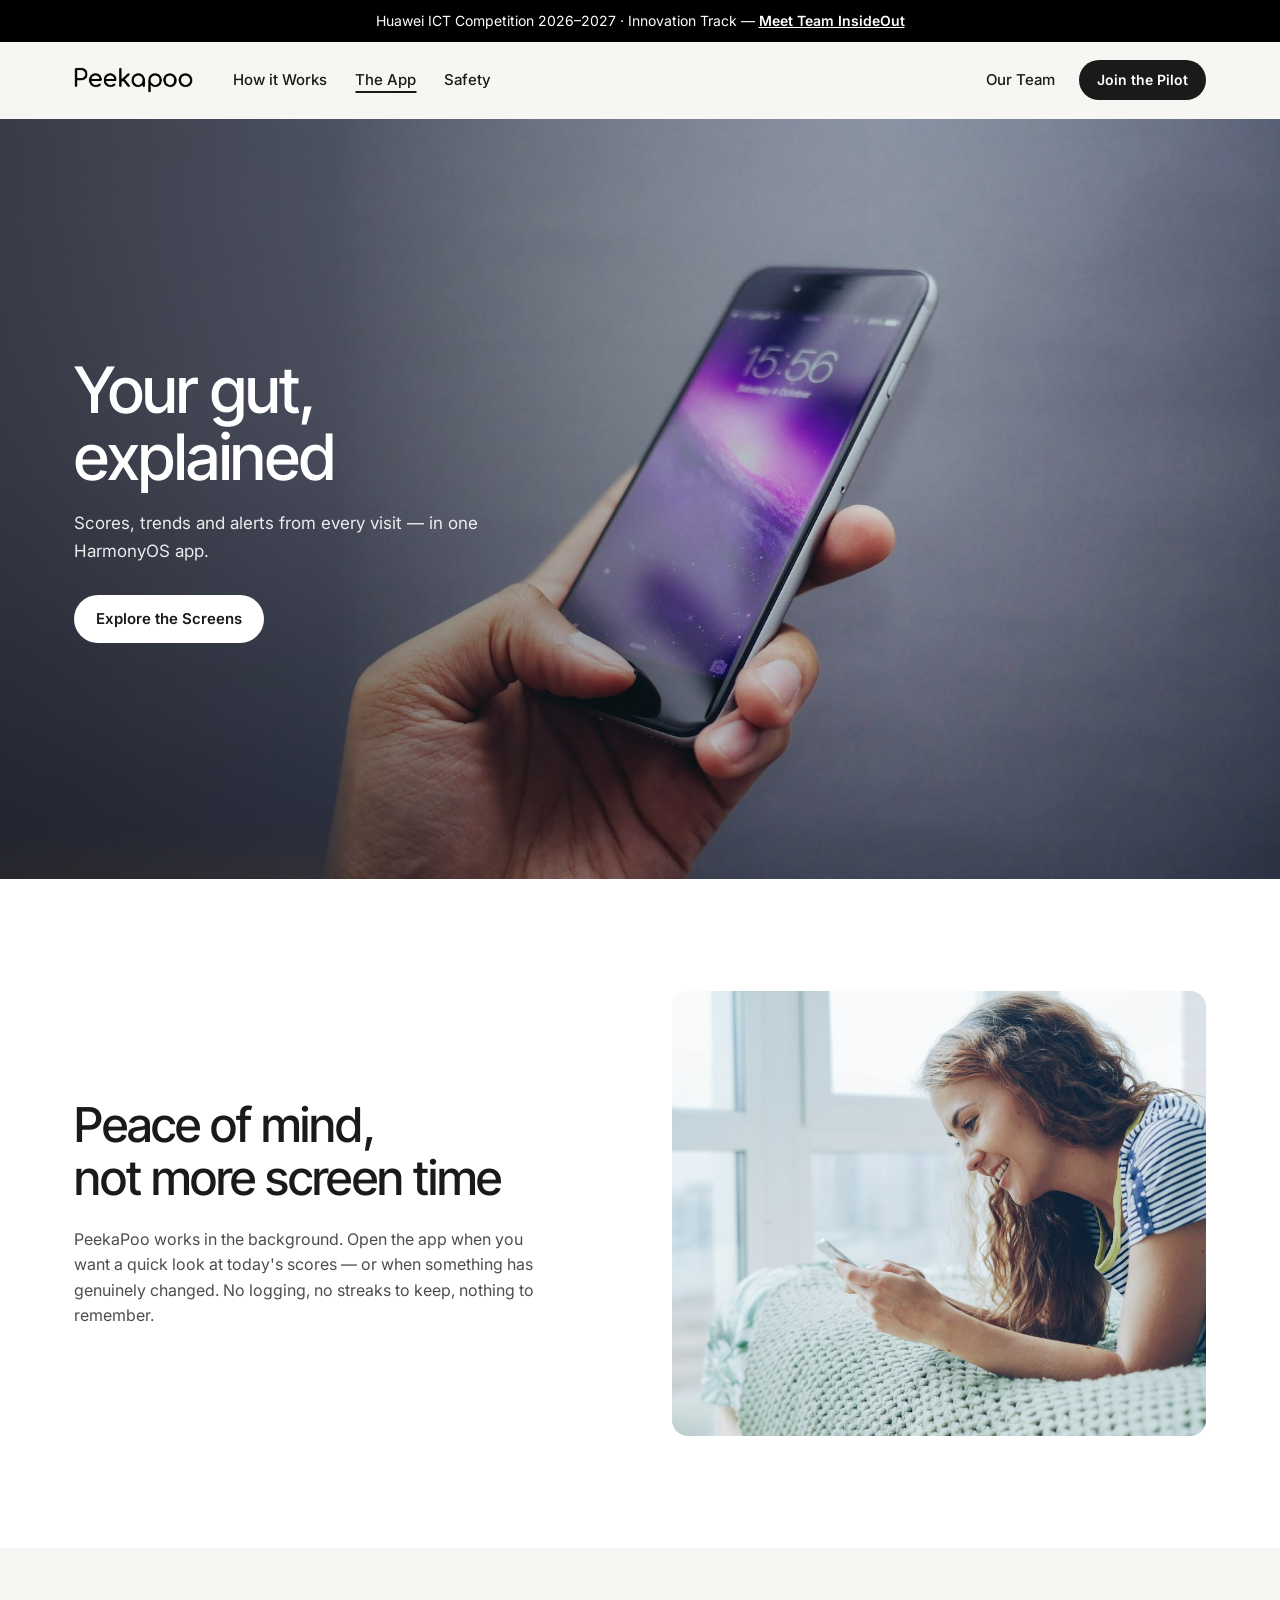
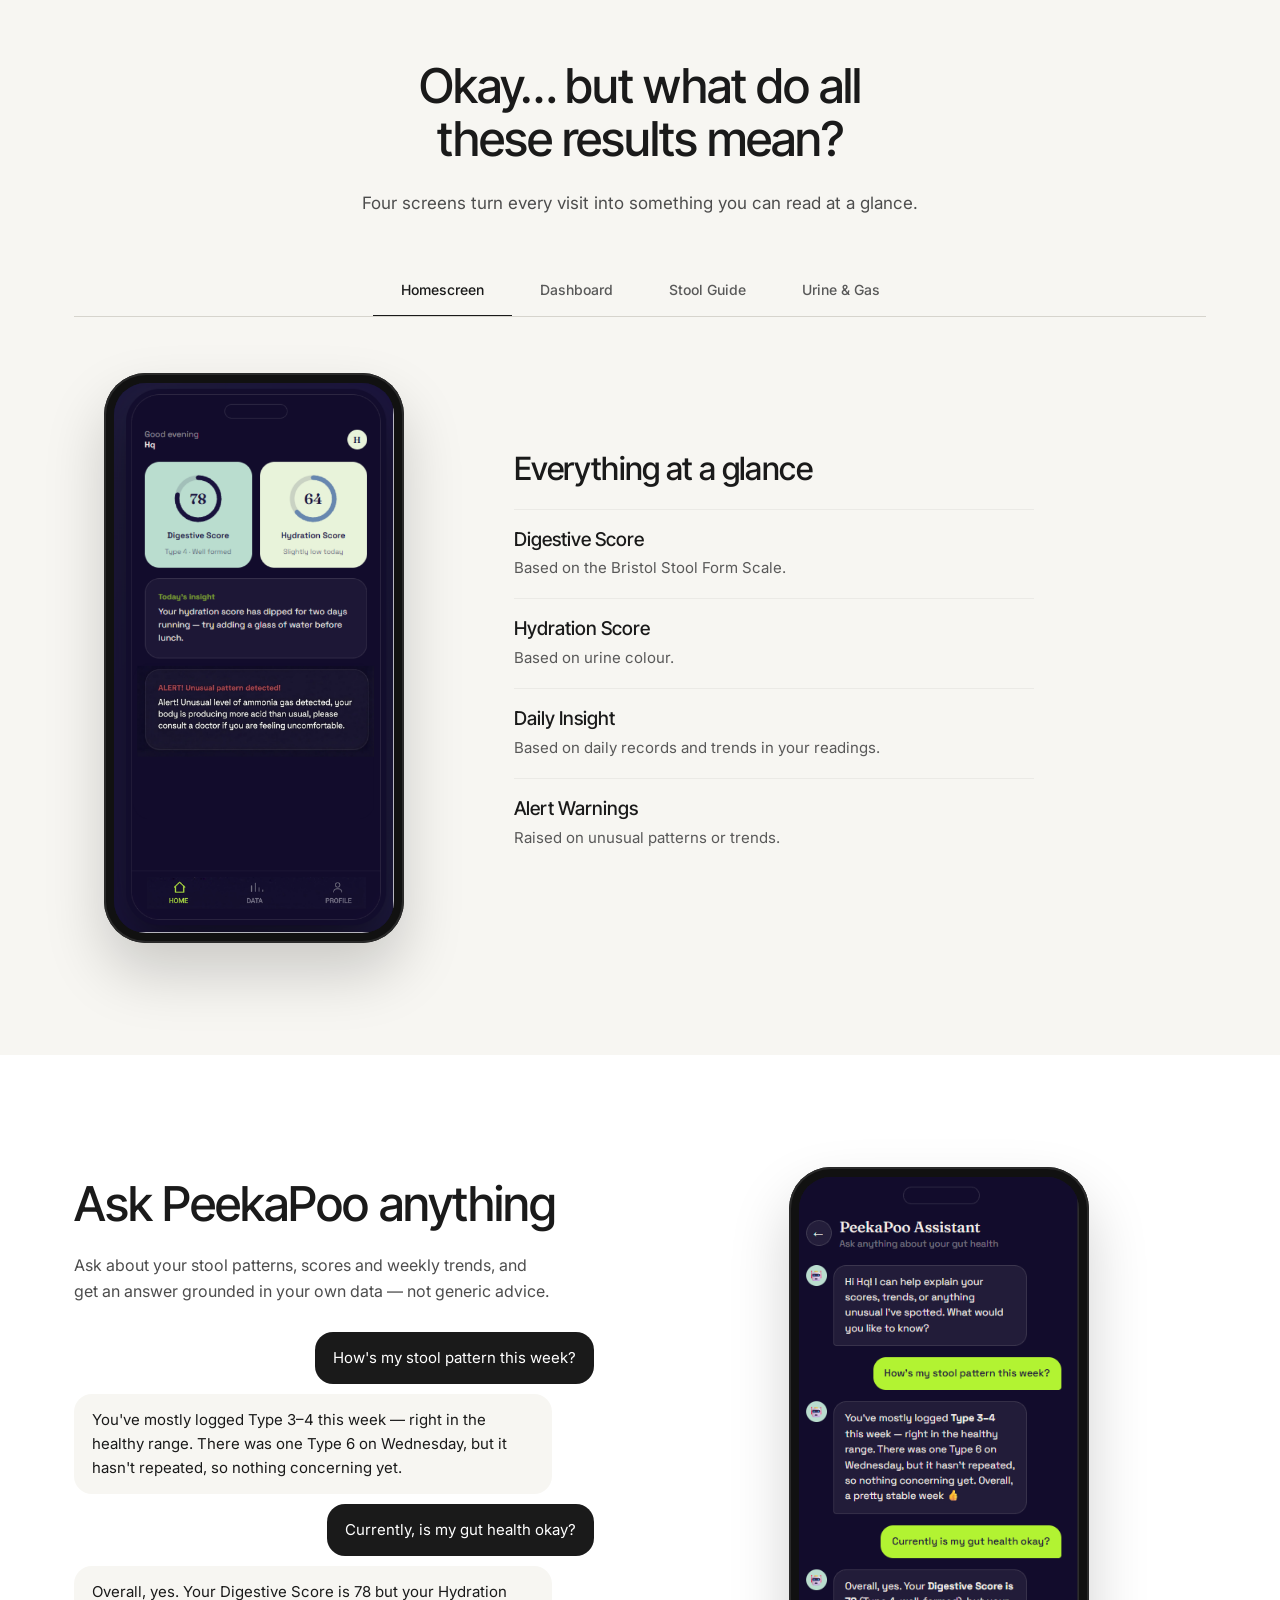
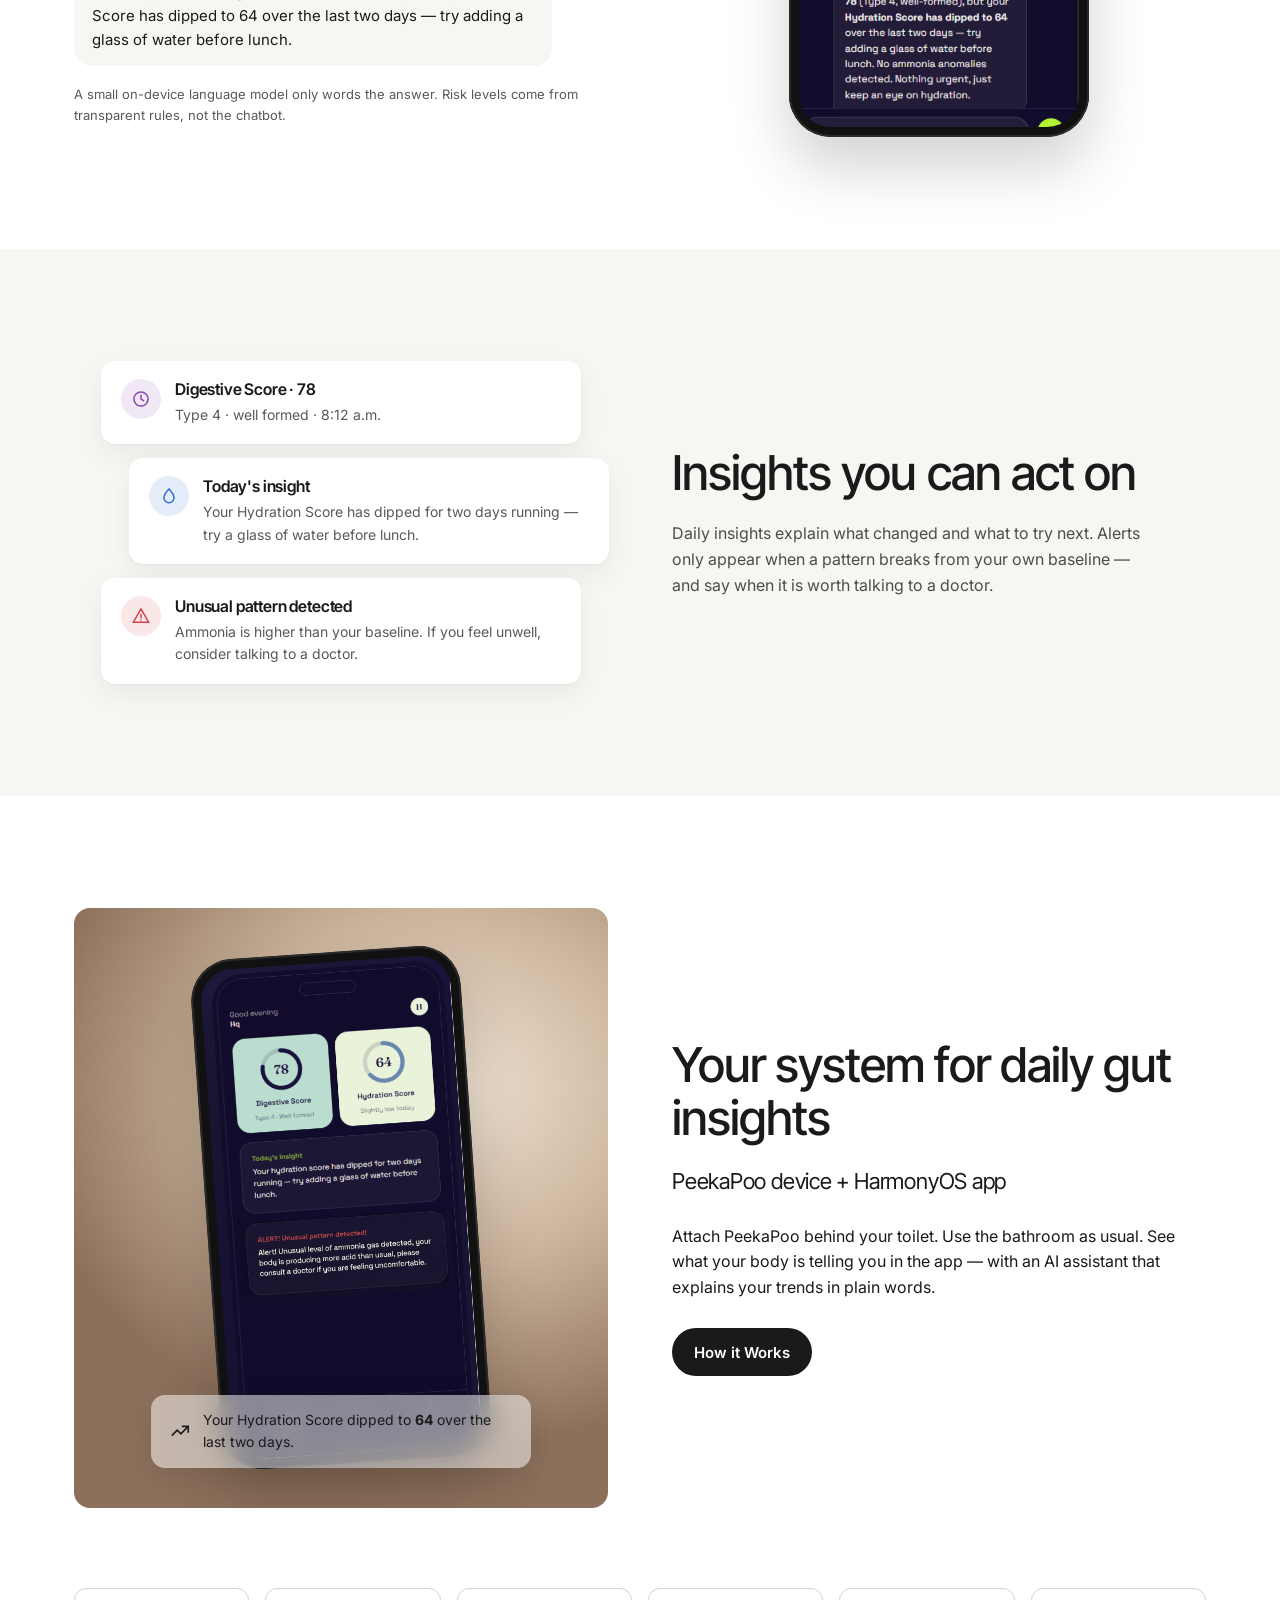
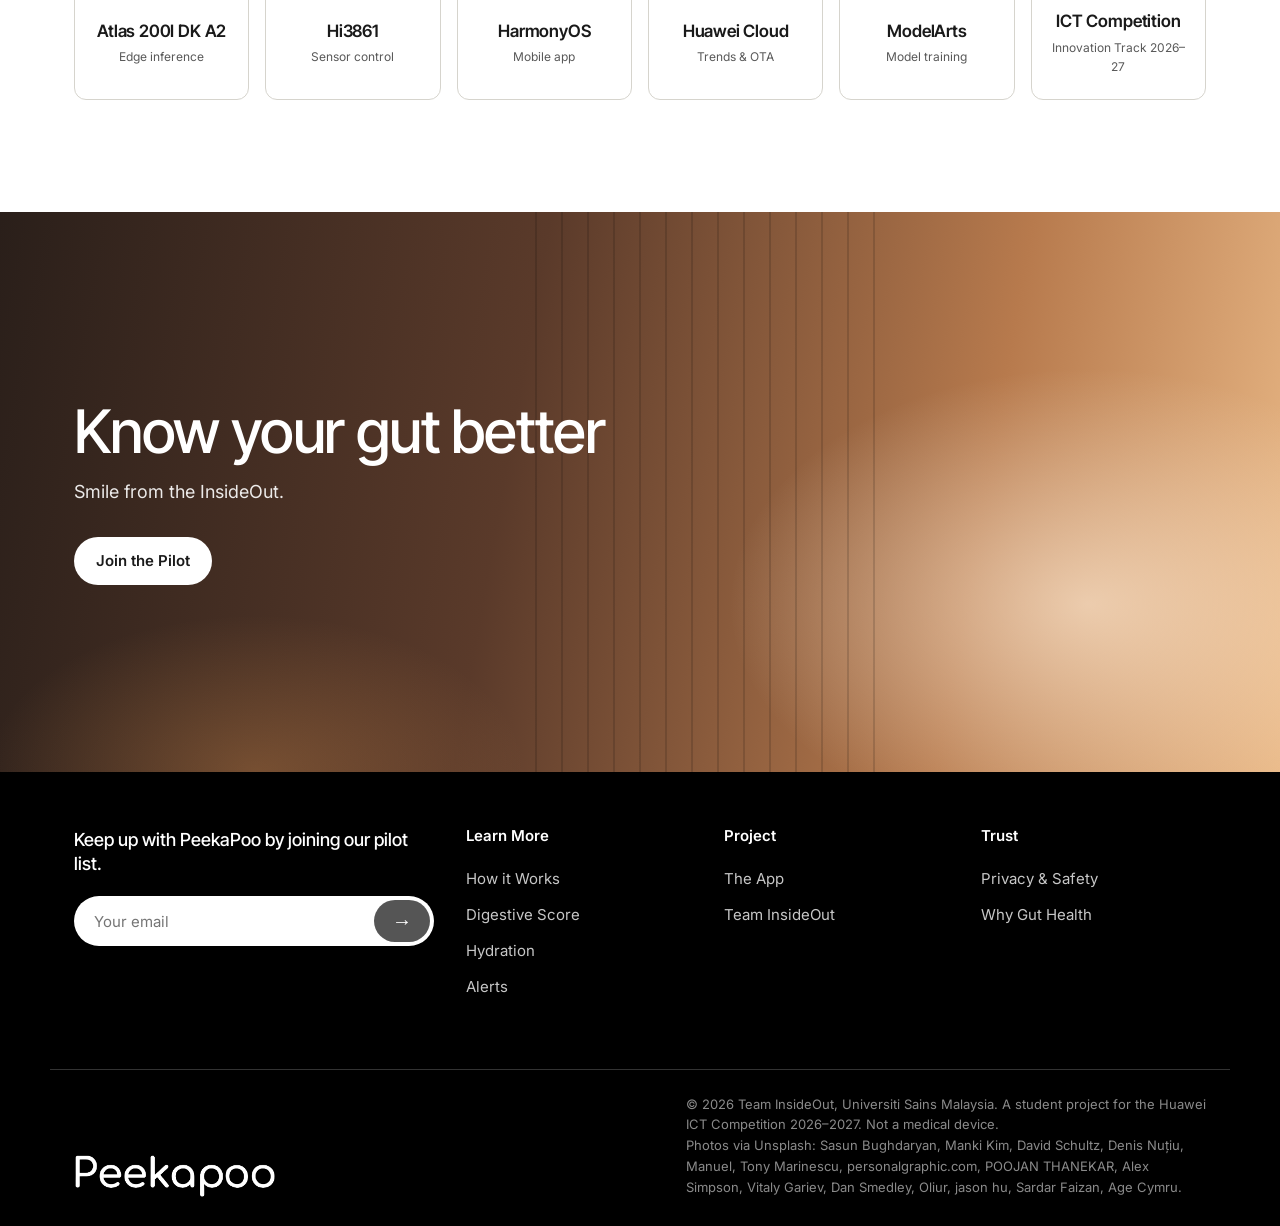
==== app.html @ 0a63be62 "Use Peekapoo wordmark as site logo, with cache-safe fallbacks" ====
<!doctype html>
<html lang="en">
<head>
  <meta charset="utf-8">
  <meta name="viewport" content="width=device-width, initial-scale=1">
  <title>The PeekaPoo App – Gut Health Scores, Insights &amp; AI Assistant</title>
  <meta name="description" content="The PeekaPoo app on HarmonyOS: Digestive and Hydration Scores, daily insights, alerts and an AI assistant that explains your gut health in plain words.">
  <link rel="canonical" href="https://yangye3058845465-sys.github.io/peekapoo-website/app.html">
  <meta name="theme-color" content="#f7f6f2">
  <link rel="icon" href="assets/favicon.svg" type="image/svg+xml">
  <link rel="icon" href="favicon.ico" sizes="32x32">
  <link rel="apple-touch-icon" href="assets/apple-touch-icon.png">
  <meta property="og:type" content="website">
  <meta property="og:site_name" content="PeekaPoo">
  <meta property="og:title" content="The PeekaPoo App – Gut Health Scores, Insights &amp; AI Assistant">
  <meta property="og:description" content="The PeekaPoo app on HarmonyOS: Digestive and Hydration Scores, daily insights, alerts and an AI assistant that explains your gut health in plain words.">
  <meta property="og:url" content="https://yangye3058845465-sys.github.io/peekapoo-website/app.html">
  <meta property="og:image" content="https://yangye3058845465-sys.github.io/peekapoo-website/assets/og-image.jpg">
  <meta property="og:image:width" content="1200">
  <meta property="og:image:height" content="630">
  <meta name="twitter:card" content="summary_large_image">
  <link rel="preconnect" href="https://fonts.googleapis.com">
  <link rel="preconnect" href="https://fonts.gstatic.com" crossorigin>
  <link href="https://fonts.googleapis.com/css2?family=Inter+Tight:wght@400;500;600&family=Inter:wght@400;500;600&display=swap" rel="stylesheet">
  <link rel="stylesheet" href="styles.css?v=32959e70">
  <script>document.documentElement.classList.add("js")</script>
</head>
<body>

<!-- Announcement bar -->
<div class="announce">
  Huawei ICT Competition 2026–2027 · Innovation Track — <a href="index.html#team">Meet Team InsideOut</a>
</div>

<!-- Navigation -->
<header class="nav" id="top">
  <div class="container nav__inner">
    <a class="logo" href="index.html" aria-label="Peekapoo – home">
      <img class="logo__img" src="assets/logo-wordmark.png" alt="Peekapoo" width="119" height="26">
    </a>
    <nav class="nav__links" aria-label="Primary">
      <a href="how-it-works.html">How it Works</a>
      <a href="app.html" aria-current="page">The App</a>
      <a href="safety.html">Safety</a>
    </nav>
    <div class="nav__right">
      <a class="nav__text" href="index.html#team">Our Team</a>
      <a class="btn btn--dark btn--sm" href="#pilot">Join the Pilot</a>
      <button class="nav__burger" aria-label="Open menu" aria-expanded="false"><span></span><span></span></button>
    </div>
  </div>
  <div class="nav__mobile" hidden>
    <a href="how-it-works.html">How it Works</a>
    <a href="app.html" aria-current="page">The App</a>
    <a href="safety.html">Safety</a>
    <a href="index.html#team">Our Team</a>
  </div>
</header>

<main>

  <!-- Photo hero -->
  <section class="photo-hero photo-hero--cool">
    <img class="photo-hero__img" src="assets/app-hero.jpg" alt="Hand holding a smartphone against a grey wall">
    <div class="container photo-hero__content">
      <h1>Your gut, <br>explained</h1>
      <p>Scores, trends and alerts from every visit — in one HarmonyOS app.</p>
      <a class="btn btn--light" href="#screens">Explore the Screens</a>
    </div>
  </section>

  <!-- Peace of mind -->
  <section class="section section--white">
    <div class="container split">
      <div class="reveal">
        <h2>Peace of mind,<br>not more screen time</h2>
        <p class="split__text">PeekaPoo works in the background. Open the app when you want a quick look at today's scores — or when something has genuinely changed. No logging, no streaks to keep, nothing to remember.</p>
      </div>
      <figure class="media-frame reveal">
        <img src="assets/app-life.jpg" alt="Young woman smiling at her phone by a bright window">
      </figure>
    </div>
  </section>

  <!-- Screens -->
  <section class="section section--cream" id="screens">
    <div class="container center-head">
      <h2 class="reveal">Okay… but what do all<br>these results mean?</h2>
      <p class="lead reveal">Four screens turn every visit into something you can read at a glance.</p>
    </div>
    <div class="container showcase showcase--line reveal">
      <div class="showcase__tabs" role="tablist" aria-label="App screens">
        <button role="tab" aria-selected="true" data-tab="home">Homescreen</button>
        <button role="tab" aria-selected="false" data-tab="dash">Dashboard</button>
        <button role="tab" aria-selected="false" data-tab="stool">Stool Guide</button>
        <button role="tab" aria-selected="false" data-tab="signals">Urine &amp; Gas</button>
      </div>
      <div class="showcase__stage">
        <div class="phone">
          <img id="showcase-img" src="assets/app-home.png" alt="PeekaPoo homescreen">
        </div>
        <div class="showcase__panels">
          <div class="showcase__panel is-active" data-panel="home">
            <h3>Everything at a glance</h3>
            <dl>
              <dt>Digestive Score</dt><dd>Based on the Bristol Stool Form Scale.</dd>
              <dt>Hydration Score</dt><dd>Based on urine colour.</dd>
              <dt>Daily Insight</dt><dd>Based on daily records and trends in your readings.</dd>
              <dt>Alert Warnings</dt><dd>Raised on unusual patterns or trends.</dd>
            </dl>
          </div>
          <div class="showcase__panel" data-panel="dash">
            <h3>Your gut health index</h3>
            <dl>
              <dt>Bristol Type Chart</dt><dd>Visualises your bowel pattern over time.</dd>
              <dt>Category View</dt><dd>Track stool colour, consistency and shape patterns.</dd>
              <dt>Bristol Stool Icons</dt><dd>Tap any type to learn what it means.</dd>
            </dl>
          </div>
          <div class="showcase__panel" data-panel="stool">
            <h3>Learn every type</h3>
            <p>Each stool type opens a plain-language card: what it represents, possible causes, and what you can do about it — from hydration to a bland diet for a day or two.</p>
          </div>
          <div class="showcase__panel" data-panel="signals">
            <h3>Urine &amp; gas signals</h3>
            <p>Urine colour distribution for the month, plus ammonia and VOC levels from the gas array over the past seven days — tracked alongside each other so a single spike is never read in isolation.</p>
          </div>
        </div>
      </div>
    </div>
  </section>

  <!-- AI assistant -->
  <section class="section section--white" id="assistant">
    <div class="container split">
      <div class="reveal">
        <h2>Ask PeekaPoo anything</h2>
        <p class="split__text">Ask about your stool patterns, scores and weekly trends, and get an answer grounded in your own data — not generic advice.</p>
        <div class="chat chat--wide">
          <p class="chat__q">How's my stool pattern this week?</p>
          <p class="chat__a">You've mostly logged Type 3–4 this week — right in the healthy range. There was one Type 6 on Wednesday, but it hasn't repeated, so nothing concerning yet.</p>
          <p class="chat__q">Currently, is my gut health okay?</p>
          <p class="chat__a">Overall, yes. Your Digestive Score is 78 but your Hydration Score has dipped to 64 over the last two days — try adding a glass of water before lunch.</p>
        </div>
        <p class="fine">A small on-device language model only words the answer. Risk levels come from transparent rules, not the chatbot.</p>
      </div>
      <div class="dots-visual reveal">
        <div class="phone">
          <img src="assets/app-chat.png" alt="PeekaPoo assistant chat screen" loading="lazy">
        </div>
      </div>
    </div>
  </section>

  <!-- Insight cards -->
  <section class="section section--cream">
    <div class="container split">
      <ul class="insight-stack reveal" aria-label="Example notifications">
        <li class="insight">
          <span class="insight__icon insight__icon--gut" aria-hidden="true">
            <svg viewBox="0 0 24 24" fill="none" stroke="currentColor" stroke-width="1.8"><circle cx="12" cy="12" r="8.5"/><path d="M12 7.5V12l3 2" stroke-linecap="round"/></svg>
          </span>
          <div>
            <p class="insight__title">Digestive Score · 78</p>
            <p class="insight__meta">Type 4 · well formed · 8:12 a.m.</p>
          </div>
        </li>
        <li class="insight">
          <span class="insight__icon insight__icon--hydra" aria-hidden="true">
            <svg viewBox="0 0 24 24" fill="none" stroke="currentColor" stroke-width="1.8"><path d="M12 3.5s6 6.4 6 10.5a6 6 0 0 1-12 0c0-4.1 6-10.5 6-10.5Z"/></svg>
          </span>
          <div>
            <p class="insight__title">Today's insight</p>
            <p class="insight__meta">Your Hydration Score has dipped for two days running — try a glass of water before lunch.</p>
          </div>
        </li>
        <li class="insight">
          <span class="insight__icon insight__icon--alert" aria-hidden="true">
            <svg viewBox="0 0 24 24" fill="none" stroke="currentColor" stroke-width="1.8"><path d="M12 3.5 2.8 19.5h18.4L12 3.5Z"/><path d="M12 10v4M12 16.8v.2" stroke-linecap="round"/></svg>
          </span>
          <div>
            <p class="insight__title">Unusual pattern detected</p>
            <p class="insight__meta">Ammonia is higher than your baseline. If you feel unwell, consider talking to a doctor.</p>
          </div>
        </li>
      </ul>
      <div class="reveal">
        <h2>Insights you can act on</h2>
        <p class="split__text">Daily insights explain what changed and what to try next. Alerts only appear when a pattern breaks from your own baseline — and say when it is worth talking to a doctor.</p>
      </div>
    </div>
  </section>

  <!-- System -->
  <section class="section section--white" id="system">
    <div class="container split">
      <div class="system-visual reveal">
        <div class="phone phone--tilt">
          <img src="assets/app-home.png" alt="PeekaPoo app home screen with Digestive Score 78 and Hydration Score 64" loading="lazy">
        </div>
        <div class="float-chip">
          <svg viewBox="0 0 24 24" fill="none" stroke="currentColor" stroke-width="1.8"><path d="M3 17l6-6 4 4 8-8"/><path d="M14 7h7v7"/></svg>
          <span>Your Hydration Score dipped to <b>64</b> over the last two days.</span>
        </div>
      </div>
      <div class="reveal">
        <h2>Your system for daily gut insights</h2>
        <p class="subhead">PeekaPoo device + HarmonyOS app</p>
        <p>Attach PeekaPoo behind your toilet. Use the bathroom as usual. See what your body is telling you in the app — with an AI assistant that explains your trends in plain words.</p>
        <a class="btn btn--dark" href="how-it-works.html">How it Works</a>
      </div>
    </div>
    <div class="container">
      <ul class="badges reveal" aria-label="Built on">
        <li><b>Atlas 200I DK A2</b><span>Edge inference</span></li>
        <li><b>Hi3861</b><span>Sensor control</span></li>
        <li><b>HarmonyOS</b><span>Mobile app</span></li>
        <li><b>Huawei Cloud</b><span>Trends &amp; OTA</span></li>
        <li><b>ModelArts</b><span>Model training</span></li>
        <li><b>ICT Competition</b><span>Innovation Track 2026–27</span></li>
      </ul>
    </div>
  </section>

  <!-- Final CTA -->
  <section class="cta">
    <div class="cta__art" aria-hidden="true"></div>
    <div class="container cta__content">
      <h2>Know your gut better</h2>
      <p>Smile from the InsideOut.</p>
      <a class="btn btn--light" href="#pilot">Join the Pilot</a>
    </div>
  </section>

</main>

<footer class="footer">
  <div class="container footer__grid">
    <div class="footer__signup" id="pilot">
      <p>Keep up with PeekaPoo by joining our pilot list.</p>
      <form class="signup" onsubmit="event.preventDefault(); this.classList.add('is-done');">
        <input type="email" placeholder="Your email" aria-label="Your email" required>
        <button type="submit" aria-label="Submit">→</button>
        <span class="signup__ok">Thanks — we'll be in touch.</span>
      </form>
    </div>
    <div>
      <h4>Learn More</h4>
      <a href="how-it-works.html">How it Works</a><a href="how-it-works.html#scores">Digestive Score</a><a href="how-it-works.html#scores">Hydration</a><a href="how-it-works.html#scores">Alerts</a>
    </div>
    <div>
      <h4>Project</h4>
      <a href="app.html">The App</a><a href="index.html#team">Team InsideOut</a>
    </div>
    <div>
      <h4>Trust</h4>
      <a href="safety.html">Privacy &amp; Safety</a><a href="index.html#why">Why Gut Health</a>
    </div>
  </div>
  <div class="container footer__bottom">
    <a class="logo logo--footer" href="index.html" aria-label="Peekapoo – home"><img class="logo__img" src="assets/logo-wordmark.png" alt="Peekapoo" width="202" height="44"></a>
    <small>© 2026 Team InsideOut, Universiti Sains Malaysia. A student project for the Huawei ICT Competition 2026–2027. Not a medical device.<br>Photos via Unsplash: Sasun Bughdaryan, Manki Kim, David Schultz, Denis Nuțiu, Manuel, Tony Marinescu, personalgraphic.com, POOJAN THANEKAR, Alex Simpson, Vitaly Gariev, Dan Smedley, Oliur, jason hu, Sardar Faizan, Age Cymru.</small>
  </div>
</footer>

<script src="script.js?v=0e0ac335"></script>
</body>
</html>
---- styles.css ----
/* PeekaPoo — visual language modelled on kohlerhealth.com:
   warm off-white surfaces, near-black type, geometric grotesk headings,
   pill buttons, outlined cards, full-bleed product-film hero. */

:root {
  --white: #ffffff;
  --cream: #f7f6f2;
  --stone: #ebeae6;
  --line: #d6d4cd;
  --ink: #1a1a1a;
  --ink-2: #4d4d4d;
  --muted: #595959;

  --gut: #8e44ad;
  --hydra: #2f6fd6;
  --alert: #d2424b;
  --amber: #f97c20;

  --radius: 12px;
  --radius-lg: 16px;
  --container: 1180px;
  --gutter: 24px;

  --font-head: "Inter Tight", "Inter", system-ui, -apple-system, "Segoe UI", sans-serif;
  --font-body: "Inter", system-ui, -apple-system, "Segoe UI", sans-serif;
}

*, *::before, *::after { box-sizing: border-box; }
html { scroll-behavior: smooth; scroll-padding-top: 84px; }
body {
  margin: 0;
  background: var(--white);
  color: var(--ink);
  font: 400 16px/1.6 var(--font-body);
  -webkit-font-smoothing: antialiased;
  overflow-x: hidden;
}
img { max-width: 100%; display: block; }
a { color: inherit; }
h1, h2, h3, h4 { font-family: var(--font-head); font-weight: 500; margin: 0; letter-spacing: -0.02em; color: var(--ink); }
h1 { font-size: clamp(40px, 5.4vw, 64px); line-height: 1.05; }
h2 { font-size: clamp(32px, 3.8vw, 48px); line-height: 1.1; }
.h2--sm { font-size: clamp(26px, 2.6vw, 34px); }
h3 { font-size: 22px; line-height: 1.25; }
p { margin: 0; }

.container { width: 100%; max-width: var(--container); margin: 0 auto; padding: 0 var(--gutter); }
.section { padding: 112px 0; }
.section--white { background: var(--white); }
.section--cream { background: var(--cream); }
.eyebrow { font-size: 14px; font-weight: 500; color: var(--muted); margin-bottom: 16px; }
.lead { max-width: 560px; margin-top: 24px; font-size: 17px; color: var(--ink-2); }
.subhead { font-family: var(--font-head); font-size: 22px; margin: 20px 0 24px; letter-spacing: -0.01em; }
.subhead ~ p + .btn { margin-top: 28px; }
.fine { font-size: 13px; color: var(--muted); margin-top: 18px; }

/* Buttons */
.btn {
  display: inline-flex; align-items: center; justify-content: center;
  height: 48px; padding: 0 22px; border-radius: 999px;
  font: 600 15px/1 var(--font-body); text-decoration: none;
  transition: transform .2s ease, background .2s ease, color .2s ease;
}
.btn:hover { transform: translateY(-1px); }
.btn--sm { height: 40px; padding: 0 18px; font-size: 14px; }
.btn--dark { background: var(--ink); color: var(--white); }
.btn--dark:hover { background: #000; }
.btn--light { background: var(--white); color: var(--ink); }

/* Announcement + nav */
.announce { background: #000; color: #fff; font-size: 14px; text-align: center; padding: 10px 16px; }
.announce a { font-weight: 600; }
.nav { position: sticky; top: 0; z-index: 50; background: rgba(247, 246, 242, .92); backdrop-filter: blur(12px); border-bottom: 1px solid transparent; transition: border-color .2s; }
.nav.is-scrolled { border-bottom-color: var(--stone); }
.nav__inner { display: flex; align-items: center; height: 76px; gap: 40px; }
.logo { display: inline-flex; align-items: center; text-decoration: none; flex: none; }
.logo__img { display: block; width: auto; height: 26px; }
.logo:focus-visible { outline: 2px solid var(--ink); outline-offset: 4px; border-radius: 4px; }
/* Text-logo rules kept so a browser still holding an older cached page renders it cleanly */
.logo__bold { font: 600 22px/1 var(--font-head); letter-spacing: -0.03em; }
.logo__light { font: 400 22px/1 var(--font-head); }
.logo__bold::after { content: "."; }
.nav__links { display: flex; gap: 28px; }
.nav__links a, .nav__text { font-size: 15px; font-weight: 500; text-decoration: none; }
.nav__links a:hover, .nav__text:hover { text-decoration: underline; text-underline-offset: 4px; }
.nav__right { margin-left: auto; display: flex; align-items: center; gap: 24px; }
.nav__burger { display: none; width: 40px; height: 40px; border: 0; background: none; padding: 10px 8px; cursor: pointer; }
.nav__burger span { display: block; height: 2px; background: var(--ink); margin: 5px 0; transition: transform .2s; }
.nav__burger[aria-expanded="true"] span:first-child { transform: translateY(3.5px) rotate(45deg); }
.nav__burger[aria-expanded="true"] span:last-child { transform: translateY(-3.5px) rotate(-45deg); }
.nav__mobile { display: flex; flex-direction: column; padding: 8px var(--gutter) 20px; border-top: 1px solid var(--stone); }
.nav__mobile[hidden] { display: none; }
.nav__mobile a { padding: 12px 0; font-size: 18px; font-family: var(--font-head); text-decoration: none; border-bottom: 1px solid var(--stone); }

/* Hero — product film behind a warm veil */
.hero { position: relative; min-height: 600px; height: calc(100svh - 116px); max-height: 760px; display: flex; align-items: center; overflow: hidden; background: #f1eee8; }
.hero__video { position: absolute; top: 0; right: 0; bottom: 0; left: 27%; width: 73%; height: 100%; object-fit: cover; object-position: 50% 50%; }
.hero__veil { position: absolute; inset: 0; background: linear-gradient(90deg, #f1eee8 0%, #f1eee8 27%, rgba(241, 238, 232, .6) 37%, rgba(241, 238, 232, 0) 48%); }
.hero__toggle { position: absolute; right: 24px; bottom: 24px; z-index: 2; display: grid; place-items: center; width: 40px; height: 40px; border: 0; border-radius: 50%; cursor: pointer; color: var(--ink);
  background: rgba(255, 255, 255, .7); backdrop-filter: blur(10px); -webkit-backdrop-filter: blur(10px); transition: background .2s; }
.hero__toggle:hover { background: #fff; }
.hero__toggle:focus-visible { outline: 2px solid var(--ink); outline-offset: 3px; }
.hero__toggle svg { width: 18px; height: 18px; fill: currentColor; }
.hero__icon-play, .hero__toggle[aria-pressed="true"] .hero__icon-pause { display: none; }
.hero__toggle[aria-pressed="true"] .hero__icon-play { display: block; }
.hero__content { position: relative; z-index: 1; }
.hero__content h1 { max-width: 620px; }
.hero__content p { max-width: 460px; margin: 22px 0 30px; font-size: 17px; color: var(--ink-2); }

/* Metric cards (ring) */
.cards3 { display: grid; grid-template-columns: repeat(3, 1fr); gap: 24px; margin-top: 56px; }
.metric-card { position: relative; border-radius: var(--radius-lg); overflow: hidden; min-height: 520px; display: flex; flex-direction: column; color: var(--ink); }
.metric-card__media { flex: 1; display: grid; place-items: center; padding: 40px 0 120px; }
.metric-card--gut   { background: radial-gradient(90% 70% at 30% 20%, #e8c39c, #b98157 45%, #5e4031); }
.metric-card--hydra { background: radial-gradient(90% 70% at 70% 20%, #e7ecef, #a9b8c4 45%, #4d5b66); }
.metric-card--alert { background: radial-gradient(90% 70% at 50% 15%, #f4ece4, #d9cbbd 50%, #8b7b6d); }
.metric-card__photo { position: absolute; inset: 0; width: 100%; height: 100%; object-fit: cover; }
.metric-card--gut .metric-card__photo { object-position: 42% 50%; }
.metric-card--hydra .metric-card__photo { object-position: 52% 50%; }
.metric-card--alert .metric-card__photo { object-position: 50% 30%; }
.metric-card__body { position: absolute; left: 0; right: 0; bottom: 0; padding: 22px 22px 26px; background: rgba(247, 246, 242, .62); backdrop-filter: blur(18px) saturate(1.2); -webkit-backdrop-filter: blur(18px) saturate(1.2); }
.metric-card__body h3 { font-size: 26px; margin-bottom: 10px; }
.metric-card__body p { font-size: 14px; color: #2b2b2b; }

.ring { --p: 0; position: relative; width: 190px; height: 190px; }
.ring > svg { width: 100%; height: 100%; transform: rotate(-90deg); }
.ring::before { content: ""; position: absolute; inset: 8px; border-radius: 50%; background: rgba(255, 255, 255, .22); backdrop-filter: blur(6px); -webkit-backdrop-filter: blur(6px); }
.ring__track { fill: none; stroke: rgba(255, 255, 255, .85); stroke-width: 5; }
.ring__bar { fill: none; stroke: var(--ring); stroke-width: 5; stroke-linecap: round; stroke-dasharray: 326.7; stroke-dashoffset: calc(326.7 * (1 - var(--p))); transition: stroke-dashoffset 1.6s cubic-bezier(.2, .7, .2, 1); }
.ring__label { position: absolute; inset: 0; display: flex; align-items: baseline; justify-content: center; padding-top: 62px; font-family: var(--font-head); color: var(--ink); }
.ring__num { font-size: 56px; font-weight: 500; line-height: 1; letter-spacing: -0.03em; }
.ring__label small { font-size: 15px; margin-left: 2px; color: var(--ink-2); }
.ring--icon .ring__label { align-items: center; padding: 0; color: var(--ring); }
.ring--icon::before { background: rgba(255, 255, 255, .5); }
.ring__glyph { width: 64px; height: 64px; }

.split { display: grid; grid-template-columns: 1fr 1fr; gap: 64px; align-items: center; }

/* How it works — accordion on the left, photo stage on the right (as on the reference's How it Works page) */
.how__grid { display: grid; grid-template-columns: 1fr 1.08fr; gap: 72px; align-items: start; margin-top: 56px; }
.how__list { grid-column: 1; grid-row: 1; list-style: none; margin: 0; padding: 0; border-top: 1px solid var(--line); }
.how__media { grid-column: 2; grid-row: 1; position: relative; aspect-ratio: 4 / 5; max-height: 640px; width: 100%; border-radius: var(--radius-lg); overflow: hidden; background: var(--stone); }
.how__photo { position: absolute; inset: 0; margin: 0; opacity: 0; transition: opacity .7s ease; }
.how__photo img { width: 100%; height: 100%; object-fit: cover; transform: scale(1.04); transition: transform 7s ease-out; }
.how__photo.is-active { opacity: 1; }
.how__photo.is-active img { transform: scale(1); }
.how__photo--light { background: #fff; }
.how__photo[data-step="1"] img { object-position: 30% 50%; }
.how__photo--light img { object-fit: contain; object-position: 50% 100%; padding-top: 24px; }
.how__chip { position: absolute; left: 20px; right: 20px; bottom: 20px; padding: 14px 18px; border-radius: 14px; font-size: 14px; color: var(--ink);
  background: rgba(247, 246, 242, .62); backdrop-filter: blur(16px) saturate(1.2); -webkit-backdrop-filter: blur(16px) saturate(1.2); box-shadow: 0 10px 30px rgba(0, 0, 0, .08); }
.how__chip b { font-weight: 600; }

.how__item { position: relative; border-bottom: 1px solid var(--line); }
.how__head { display: flex; align-items: baseline; gap: 18px; width: 100%; padding: 22px 0; border: 0; background: none; cursor: pointer; text-align: left;
  font: 500 clamp(24px, 2.4vw, 30px)/1.15 var(--font-head); letter-spacing: -0.02em; color: #9b988f; transition: color .25s; }
.how__head:hover, .how__item.is-active .how__head { color: var(--ink); }
.how__head:focus-visible { outline: 2px solid var(--ink); outline-offset: 4px; border-radius: 4px; }
.how__n { flex: none; width: 26px; font: 500 13px/1 var(--font-body); letter-spacing: 0; color: var(--muted); }
.how__bar { position: absolute; left: 0; right: 0; bottom: -1px; height: 2px; overflow: hidden; }
.how__bar i { display: block; height: 100%; background: var(--ink); transform: scaleX(0); transform-origin: left; }
.how__item.is-active .how__bar i { animation: howbar 7s linear forwards; }
.how.is-paused .how__bar i { animation-play-state: paused; }
@keyframes howbar { to { transform: scaleX(1); } }
.how__body { display: grid; grid-template-rows: 0fr; transition: grid-template-rows .45s ease; }
.how__item.is-active .how__body { grid-template-rows: 1fr; }
.how__inner { min-height: 0; overflow: hidden; padding-left: 44px; }
.how__inner p { color: var(--ink-2); font-size: 16px; }
.how__tags { list-style: none; display: flex; flex-wrap: wrap; gap: 8px; margin: 18px 0 26px; padding: 0; }
.how__tags li { padding: 6px 12px; border: 1px solid #b9b6ae; border-radius: 999px; font-size: 13px; font-weight: 500; }

/* Two white sections in a row get a hairline */
.section--white + .section--white { border-top: 1px solid var(--stone); }

/* Phone mockups */
.phone { width: 300px; max-width: 100%; padding: 10px; border-radius: 42px; background: #111; box-shadow: 0 30px 60px rgba(0, 0, 0, .18), inset 0 0 0 2px #2a2a2a; }
.phone img { width: 100%; aspect-ratio: 449 / 882; object-fit: cover; object-position: top; border-radius: 32px; background: #14122b; }

.system-visual { position: relative; display: grid; place-items: center; min-height: 600px; border-radius: var(--radius-lg); overflow: hidden;
  background: radial-gradient(80% 60% at 70% 30%, #efe2d3, #cbb39b 50%, #8c705b); }
.phone--tilt { width: 270px; transform: rotate(-4deg); }
.float-chip { position: absolute; left: 50%; bottom: 40px; transform: translateX(-50%); display: flex; gap: 12px; align-items: center; width: min(86%, 380px); padding: 14px 18px; border-radius: 14px;
  background: rgba(255, 255, 255, .5); backdrop-filter: blur(14px); -webkit-backdrop-filter: blur(14px); font-size: 14px; color: var(--ink); box-shadow: 0 10px 30px rgba(0, 0, 0, .1); }
.float-chip svg { flex: none; width: 22px; height: 22px; }

.badges { list-style: none; padding: 0; margin: 80px 0 0; display: grid; grid-template-columns: repeat(6, 1fr); gap: 16px; }
.badges li { display: flex; flex-direction: column; align-items: center; justify-content: center; text-align: center; min-height: 112px; padding: 16px; border: 1px solid var(--line); border-radius: var(--radius); background: var(--white); }
.badges b { font: 600 17px/1.2 var(--font-head); letter-spacing: -0.01em; }
.badges span { font-size: 12px; color: var(--muted); margin-top: 6px; }

/* App showcase */
.showcase { margin-top: 48px; }
.showcase__tabs { display: flex; flex-wrap: wrap; gap: 8px; padding-bottom: 32px; border-bottom: 1px solid var(--stone); }
.showcase__tabs button { height: 40px; padding: 0 18px; border-radius: 999px; border: 1px solid var(--line); background: var(--white); font: 500 14px/1 var(--font-body); color: var(--ink); cursor: pointer; transition: all .2s; }
.showcase__tabs button:hover { border-color: var(--ink); }
.showcase__tabs button[aria-selected="true"] { background: var(--ink); border-color: var(--ink); color: #fff; }
.showcase__stage { display: grid; grid-template-columns: 360px 1fr; gap: 80px; align-items: center; padding-top: 56px; }
.showcase__stage .phone { justify-self: center; }
.showcase__stage .phone img { transition: opacity .25s ease; }
.showcase__stage .phone img.is-fading { opacity: 0; }
.showcase__panel { display: none; max-width: 520px; }
.showcase__panel.is-active { display: block; animation: fadeUp .45s ease both; }
.showcase__panel h3 { font-size: 32px; margin-bottom: 20px; }
.showcase__panel > p { color: var(--ink-2); font-size: 17px; }
.showcase__panel dl { margin: 0; }
.showcase__panel dt { font: 500 19px/1.3 var(--font-head); padding-top: 18px; border-top: 1px solid var(--stone); }
.showcase__panel dd { margin: 4px 0 18px; color: var(--muted); font-size: 15px; }
.chat { margin-top: 24px; display: grid; gap: 10px; }
.chat p { padding: 14px 18px; border-radius: 18px; font-size: 15px; max-width: 92%; }
.chat__q { justify-self: end; background: var(--ink); color: #fff; border-bottom-right-radius: 4px; }
.chat__a { background: var(--white); border-bottom-left-radius: 4px; }
@keyframes fadeUp { from { opacity: 0; transform: translateY(10px); } to { opacity: 1; transform: none; } }

/* Safety */
.safety { display: grid; grid-template-columns: 1fr 1.1fr 1fr; gap: 32px; align-items: center; margin-top: 56px; }
.safety__col { border: 1px solid var(--line); border-radius: var(--radius-lg); padding: 32px 28px; }
.safety__col h3 { font-size: 26px; margin-bottom: 18px; }
.safety__img { margin: 0; border-radius: var(--radius-lg); overflow: hidden; background: var(--cream); }
.safety__img img { width: 100%; aspect-ratio: 1; object-fit: cover; }
.ticks { list-style: none; padding: 0; margin: 0; }
.ticks li { position: relative; padding: 14px 0 14px 32px; border-top: 1px solid var(--stone); font-size: 15px; }
.ticks li::before { content: ""; position: absolute; left: 4px; top: 19px; width: 12px; height: 7px; border-left: 2px solid var(--ink); border-bottom: 2px solid var(--ink); transform: rotate(-45deg); }

/* Stats (outlined cards, as on the reference) */
.stats { display: grid; grid-template-columns: repeat(4, 1fr); gap: 20px; margin-top: 56px; }
.stat { border: 1px solid #8d8b85; border-radius: var(--radius-lg); background: var(--cream); overflow: hidden; display: flex; flex-direction: column; }
.stat__top { padding: 64px 22px 20px; border-bottom: 1px solid #8d8b85; }
.stat__top b { display: block; font: 500 clamp(30px, 3vw, 42px)/1.05 var(--font-head); letter-spacing: -0.03em; }
.stat__top span { display: block; margin-top: 16px; font: 500 20px/1.2 var(--font-head); }
.stat p { padding: 20px 22px 28px; font-size: 14px; color: var(--ink-2); }

/* Who it's for — photo-led persona cards */
.split--bottom { align-items: end; }
.split--bottom .lead { margin-top: 0; }
.personas { display: grid; grid-template-columns: repeat(3, 1fr); gap: 28px; margin-top: 56px; }
.persona__media { position: relative; margin: 0; aspect-ratio: 4 / 3.3; border-radius: var(--radius-lg); overflow: hidden; background: var(--stone); }
.persona__media img { width: 100%; height: 100%; object-fit: cover; transition: transform .8s ease; }
.persona:hover .persona__media img { transform: scale(1.04); }
.persona__tag { position: absolute; left: 14px; top: 14px; padding: 7px 12px; border-radius: 999px; font: 600 11px/1 var(--font-body); letter-spacing: .06em; text-transform: uppercase; color: var(--ink);
  background: rgba(255, 255, 255, .72); backdrop-filter: blur(10px); -webkit-backdrop-filter: blur(10px); }
.persona h3 { margin-top: 22px; font-size: 24px; }
.persona__line { margin-top: 8px; font-size: 15px; color: var(--ink-2); }
.persona__jobs { list-style: none; display: flex; flex-wrap: wrap; gap: 8px; margin: 18px 0 0; padding: 0; }
.persona__jobs li { padding: 7px 12px; border-radius: 999px; background: var(--cream); font-size: 13px; font-weight: 500; }
.common { display: grid; grid-template-columns: 1fr 1fr; margin-top: 72px; border-top: 1px solid var(--line); border-bottom: 1px solid var(--line); }
.common__item { display: flex; gap: 18px; align-items: flex-start; padding: 30px 32px 30px 0; }
.common__item + .common__item { padding-left: 32px; border-left: 1px solid var(--line); }
.common__icon { flex: none; display: grid; place-items: center; width: 44px; height: 44px; border-radius: 50%; background: var(--ink); color: #fff; }
.common__icon svg { width: 22px; height: 22px; }
.common h3 { font-size: 19px; }
.common p { margin-top: 4px; font-size: 15px; color: var(--muted); }

/* Quotes band (reference: "in the headlines") */
.quotes { border-top: 1px solid var(--ink); border-bottom: 1px solid var(--ink); background: var(--white); }
.quotes__title { text-align: center; font-size: 14px; padding: 14px 0; border-bottom: 1px solid var(--ink); }
.quotes__track { display: flex; overflow-x: auto; scroll-snap-type: x mandatory; scrollbar-width: none; }
.quotes__track::-webkit-scrollbar { display: none; }
.quotes__track figure { flex: 0 0 280px; scroll-snap-align: start; margin: 0; padding: 22px 20px; display: flex; flex-direction: column; justify-content: space-between; min-height: 200px; border-right: 1px solid var(--ink); }
.quotes__track blockquote { margin: 0; font-size: 15px; line-height: 1.45; }
.quotes__track figcaption { margin-top: 28px; font: 600 17px/1.25 var(--font-head); letter-spacing: -0.01em; }
.quotes__nav { display: flex; justify-content: center; align-items: center; gap: 24px; padding: 10px 0; border-top: 1px solid var(--ink); }
.quotes__btn { border: 0; background: none; font-size: 26px; line-height: 1; cursor: pointer; padding: 2px 10px; color: var(--ink); }
.quotes__dots { display: flex; gap: 6px; }
.quotes__dots i { width: 6px; height: 6px; border-radius: 50%; background: var(--line); }
.quotes__dots i.is-on { background: var(--ink); }

/* Seal */
.seal { display: grid; place-items: center; color: #2b4a8b; }
.seal svg { width: min(260px, 70%); height: auto; }
.seal + div p { margin-top: 18px; color: var(--ink-2); font-size: 17px; }

/* Team */
.team-photo { margin: 0; border-radius: var(--radius-lg); overflow: hidden; background: var(--cream); }
.team-photo img { width: 100%; }
#team .split p:not(.eyebrow) { margin-top: 20px; color: var(--ink-2); font-size: 17px; }

/* Final CTA */
.cta { position: relative; min-height: 560px; display: flex; align-items: center; overflow: hidden; color: #fff;
  background: linear-gradient(100deg, #2a1f1a 0%, #5a3a2a 40%, #b77a4d 75%, #e9b886 100%); }
.cta__art { position: absolute; inset: 0;
  background:
    repeating-linear-gradient(90deg, rgba(0, 0, 0, .14) 0 2px, transparent 2px 26px) 58% 0 / 28% 100% no-repeat,
    radial-gradient(40% 60% at 85% 70%, rgba(255, 236, 214, .65), transparent 70%),
    radial-gradient(30% 40% at 20% 100%, rgba(255, 170, 90, .25), transparent 70%); }
.cta__content { position: relative; }
.cta h2 { color: #fff; font-size: clamp(40px, 5vw, 60px); }
.cta p { margin: 14px 0 30px; font-size: 18px; color: rgba(255, 255, 255, .9); }

/* Footer */
.footer { background: #000; color: #fff; padding: 56px 0 28px; }
.footer__grid { display: grid; grid-template-columns: 1.6fr 1fr 1fr 1fr; gap: 32px; }
.footer__signup p { font: 500 18px/1.35 var(--font-head); margin-bottom: 20px; }
.signup { position: relative; display: flex; max-width: 360px; }
.signup input { flex: 1; height: 50px; padding: 0 64px 0 20px; border-radius: 999px; border: 0; font: 400 15px var(--font-body); }
.signup button { position: absolute; right: 4px; top: 4px; width: 56px; height: 42px; border-radius: 999px; border: 0; background: #555; color: #fff; font-size: 20px; cursor: pointer; }
.signup__ok { display: none; position: absolute; left: 0; top: 58px; font-size: 14px; color: #bfb; }
.signup.is-done .signup__ok { display: block; }
.footer h4 { color: #fff; font: 600 15px/1 var(--font-body); margin-bottom: 18px; letter-spacing: 0; }
.footer__grid a { display: block; color: rgba(255, 255, 255, .78); text-decoration: none; font-size: 15px; padding: 6px 0; }
.footer__grid a:hover { color: #fff; }
.footer__bottom { display: flex; flex-wrap: wrap; justify-content: space-between; align-items: flex-end; gap: 20px; margin-top: 64px; padding-top: 24px; border-top: 1px solid #333; }
.logo--footer .logo__img { height: 44px; filter: invert(1); }
.footer__bottom small { color: #8a8a8a; font-size: 13px; max-width: 520px; }

/* ---------- How it Works page ---------- */
.nav__links a[aria-current="page"] { text-decoration: underline; text-underline-offset: 6px; text-decoration-thickness: 1.5px; }
.nav__mobile a[aria-current="page"] { font-weight: 600; }

.photo-hero { position: relative; height: calc(100svh - 116px); min-height: 560px; max-height: 760px; display: flex; align-items: center; overflow: hidden; background: #2c211d; }
.photo-hero__img { position: absolute; inset: 0; width: 100%; height: 100%; object-fit: cover; object-position: 60% 55%; }
.photo-hero::after { content: ""; position: absolute; inset: 0; background: linear-gradient(90deg, rgba(22, 15, 10, .62) 0%, rgba(22, 15, 10, .25) 50%, rgba(22, 15, 10, 0) 75%); }
.photo-hero__content { position: relative; z-index: 1; }
.photo-hero h1 { color: #fff; margin-bottom: 32px; }

.split__text { margin-top: 22px; max-width: 480px; font-size: 16px; color: var(--ink-2); }
.split__text + .split__text { margin-top: 14px; }
.media-frame { margin: 0; border-radius: var(--radius-lg); overflow: hidden; aspect-ratio: 6 / 5; background: var(--stone); }
.media-frame img { width: 100%; height: 100%; object-fit: cover; }
.media-frame--tall { aspect-ratio: 1 / 1; }
.media-frame--tall img { object-position: 50% 78%; }
.text-link { display: inline-block; margin-top: 26px; font-weight: 600; font-size: 15px; text-underline-offset: 4px; }

.guess-copy { max-width: 600px; margin-top: 24px; color: var(--ink-2); }
.guess-copy p + p { margin-top: 14px; }
.tiles { display: flex; gap: 12px; margin-top: 48px; }
.tile { flex: 1 1 0; min-width: 0; cursor: pointer; outline: none; transition: flex-grow .55s cubic-bezier(.3, .7, .2, 1); }
.tile.is-open { flex-grow: 2.3; cursor: default; }
.tile__img { height: 380px; border-radius: var(--radius-lg); overflow: hidden; background: var(--stone); }
.tile__img img { width: 100%; height: 100%; object-fit: cover; transition: transform .6s ease; }
.tile:not(.is-open):hover .tile__img img { transform: scale(1.03); }
.tile:focus-visible .tile__img { outline: 2px solid var(--ink); outline-offset: 3px; }
.tile h3 { margin-top: 16px; font-size: 20px; white-space: nowrap; }
.tile__more { display: grid; grid-template-rows: 0fr; opacity: 0; transition: grid-template-rows .45s ease, opacity .3s ease; }
.tile.is-open .tile__more { grid-template-rows: 1fr; opacity: 1; transition-delay: .15s; }
.tile__more > div { min-height: 0; overflow: hidden; }
.tile__more p { max-width: 460px; margin-top: 8px; font-size: 14px; color: var(--ink-2); }
.tile__more a { display: inline-block; margin-top: 10px; font-size: 14px; font-weight: 600; text-underline-offset: 4px; }

.dots-visual { display: grid; place-items: center; }

@media (max-width: 900px) {
  .tiles { flex-direction: column; gap: 32px; }
  .tile, .tile.is-open { flex: none; cursor: default; }
  .tile__img { height: 280px; }
  .tile .tile__more { grid-template-rows: 1fr; opacity: 1; }
  .photo-hero::after { background: linear-gradient(90deg, rgba(22, 15, 10, .6), rgba(22, 15, 10, .3)); }
  .photo-hero h1 br { display: none; }
}

/* ---------- App page ---------- */
.photo-hero h1 + p { max-width: 420px; margin: -12px 0 30px; font-size: 17px; color: rgba(255, 255, 255, .9); }
.photo-hero--cool .photo-hero__img { object-position: 85% 50%; }
.photo-hero--cool::after { background: linear-gradient(90deg, rgba(24, 24, 30, .55) 0%, rgba(24, 24, 30, .2) 45%, rgba(24, 24, 30, 0) 70%); }
.center-head { text-align: center; }
.center-head .lead { margin-left: auto; margin-right: auto; }

.showcase--line .showcase__tabs { justify-content: center; gap: 0; padding-bottom: 0; border-bottom: 1px solid var(--line); flex-wrap: nowrap; overflow-x: auto; scrollbar-width: none; }
.showcase--line .showcase__tabs::-webkit-scrollbar { display: none; }
.showcase--line .showcase__tabs button { flex: none; height: 52px; padding: 0 28px; margin-bottom: -1px; border: 0; border-bottom: 2px solid transparent; border-radius: 0; background: none; color: var(--muted); }
.showcase--line .showcase__tabs button:hover { color: var(--ink); }
.showcase--line .showcase__tabs button[aria-selected="true"] { background: none; color: var(--ink); border-bottom-color: var(--ink); }
.section--white .chat__a { background: var(--cream); }
.chat--wide { margin-top: 28px; max-width: 520px; }

.insight-stack { list-style: none; margin: 0; padding: 0; display: grid; gap: 14px; max-width: 480px; justify-self: center; width: 100%; }
.insight { display: flex; gap: 14px; align-items: flex-start; padding: 18px 20px; border-radius: 14px; background: var(--white); box-shadow: 0 1px 2px rgba(0, 0, 0, .04), 0 10px 28px rgba(0, 0, 0, .06); }
.insight:nth-child(2) { margin-left: 28px; margin-right: -28px; }
.insight__icon { flex: none; display: grid; place-items: center; width: 40px; height: 40px; border-radius: 50%; }
.insight__icon svg { width: 20px; height: 20px; }
.insight__icon--gut { background: rgba(142, 68, 173, .12); color: var(--gut); }
.insight__icon--hydra { background: rgba(47, 111, 214, .12); color: var(--hydra); }
.insight__icon--alert { background: rgba(210, 66, 75, .12); color: var(--alert); }
.insight__title { font: 600 16px/1.3 var(--font-head); letter-spacing: -0.01em; }
.insight__meta { margin-top: 4px; font-size: 14px; color: var(--muted); }

@media (max-width: 900px) {
  .showcase--line .showcase__tabs { justify-content: flex-start; }
  .showcase--line .showcase__tabs button { padding: 0 18px; }
  .insight:nth-child(2) { margin: 0; }
  .photo-hero--cool .photo-hero__img { object-position: 78% 50%; }
  .photo-hero--cool::after { background: linear-gradient(90deg, rgba(24, 24, 30, .6), rgba(24, 24, 30, .25)); }
}

/* ---------- Safety page ---------- */
.flow-zones { display: grid; grid-template-columns: repeat(5, 1fr); column-gap: 28px; margin-top: 56px; font-size: 13px; font-weight: 600; }
.flow-zones span { padding-bottom: 10px; border-bottom: 2px solid; }
.flow-zones__local { grid-column: 1 / 3; color: var(--amber); border-color: var(--amber); }
.flow-zones__cloud { grid-column: 3 / 6; color: var(--hydra); border-color: var(--hydra); }
.flow { list-style: none; margin: 20px 0 0; padding: 0; display: grid; grid-template-columns: repeat(5, 1fr); gap: 28px; align-items: start; }
.flow__node { position: relative; padding: 24px 20px 26px; border-radius: 14px; background: var(--white); }
.flow__node:not(:last-child)::after { content: ""; position: absolute; top: 44px; right: -19px; width: 9px; height: 9px; border-top: 1.5px solid var(--ink); border-right: 1.5px solid var(--ink); transform: rotate(45deg); }
.flow__icon { display: grid; place-items: center; width: 44px; height: 44px; border-radius: 50%; background: var(--cream); }
.flow__icon svg { width: 22px; height: 22px; }
.flow__node h3 { margin: 16px 0 6px; font-size: 18px; }
.flow__node p { font-size: 14px; color: var(--muted); }
.flow__blocked { display: flex; gap: 10px; align-items: flex-start; margin-top: 16px; padding: 12px; border: 1px dashed var(--alert); border-radius: 10px; font-size: 13px; line-height: 1.45; color: var(--ink-2); }
.flow__blocked b { color: var(--alert); }
.flow__x { flex: none; display: grid; place-items: center; width: 20px; height: 20px; border-radius: 50%; background: var(--alert); color: #fff; font-size: 11px; }

.where { display: grid; grid-template-columns: 1fr 1fr; gap: 28px; margin-top: 30px; max-width: 520px; }
.where h3 { font-size: 18px; margin-bottom: 8px; }

.faq-wrap { display: grid; grid-template-columns: 1fr 1.35fr; gap: 64px; align-items: start; }
.text-link--inline { margin-top: 0; display: inline; }
.faq details { border-top: 1px solid var(--line); }
.faq details:last-child { border-bottom: 1px solid var(--line); }
.faq summary { position: relative; padding: 22px 44px 22px 0; list-style: none; cursor: pointer; font: 500 20px/1.3 var(--font-head); letter-spacing: -0.01em; }
.faq summary::-webkit-details-marker { display: none; }
.faq summary::after { content: "+"; position: absolute; right: 4px; top: 50%; transform: translateY(-50%); font: 300 28px/1 var(--font-body); color: var(--muted); }
.faq details[open] summary::after { content: "−"; }
.faq summary:focus-visible { outline: 2px solid var(--ink); outline-offset: 4px; border-radius: 4px; }
.faq details p { max-width: 580px; padding-bottom: 24px; color: var(--ink-2); }

@media (max-width: 900px) {
  .flow-zones { display: none; }
  .flow { grid-template-columns: 1fr; gap: 24px; }
  .flow__node:not(:last-child)::after { top: auto; right: auto; bottom: -17px; left: 38px; transform: rotate(135deg); }
  .faq-wrap { grid-template-columns: 1fr; gap: 32px; }
  .where { grid-template-columns: 1fr; gap: 16px; }
}

/* Reveal on scroll */
.js .reveal { opacity: 0; transform: translateY(18px); transition: opacity .7s ease, transform .7s ease; }
.reveal.is-in { opacity: 1; transform: none; }
@media (prefers-reduced-motion: reduce) {
  .js .reveal { opacity: 1; transform: none; transition: none; }
  html { scroll-behavior: auto; }
}

/* Responsive */
@media (max-width: 1080px) {
  .badges { grid-template-columns: repeat(3, 1fr); }
  .stats { grid-template-columns: repeat(2, 1fr); }
  .safety { grid-template-columns: 1fr 1fr; }
  .safety__img { grid-column: 1 / -1; grid-row: 1; max-width: 520px; justify-self: center; }
}
@media (max-width: 900px) {
  .nav__links, .nav__text { display: none; }
  .nav__burger { display: block; }
  .nav__right { gap: 8px; }
  .section { padding: 80px 0; }
  .cards3 { grid-template-columns: 1fr; }
  .personas { grid-template-columns: 1fr; gap: 44px; }
  .common { grid-template-columns: 1fr; }
  .common__item + .common__item { padding-left: 0; border-left: 0; border-top: 1px solid var(--line); }
  .metric-card { min-height: 460px; }
  .split { grid-template-columns: 1fr; gap: 36px; }
  .how__grid { grid-template-columns: 1fr; gap: 32px; }
  .how__list, .how__media { grid-column: 1; grid-row: auto; }
  .how__media { aspect-ratio: 4 / 3.4; }
  .how__inner { padding-left: 0; }
  .showcase__stage { grid-template-columns: 1fr; gap: 40px; }
  .footer__grid { grid-template-columns: 1fr 1fr; }
  .footer__signup { grid-column: 1 / -1; }
}
@media (max-width: 600px) {
  :root { --gutter: 16px; }
  .announce { font-size: 12px; }
  .nav .btn--sm { display: none; }
  .badges { grid-template-columns: repeat(2, 1fr); }
  .stats { grid-template-columns: 1fr; }
  .safety { grid-template-columns: 1fr; }
  .system-visual { min-height: 520px; }
  .quotes__track figure { flex-basis: 78vw; }
  .hero { min-height: 560px; }
  .hero__video { left: 0; width: 100%; object-position: 58% 50%; }
  .hero__veil { background: linear-gradient(180deg, rgba(247, 246, 242, .55) 0%, rgba(247, 246, 242, .88) 45%, rgba(247, 246, 242, .88) 100%); }
  .hero__toggle { right: 16px; bottom: 16px; }
}
.how.is-offscreen .how__bar i { animation-play-state: paused; }
@media (prefers-reduced-motion: reduce) {
  .how__item.is-active .how__bar i { animation: none; }
  .how__photo img { transition: none; }
}
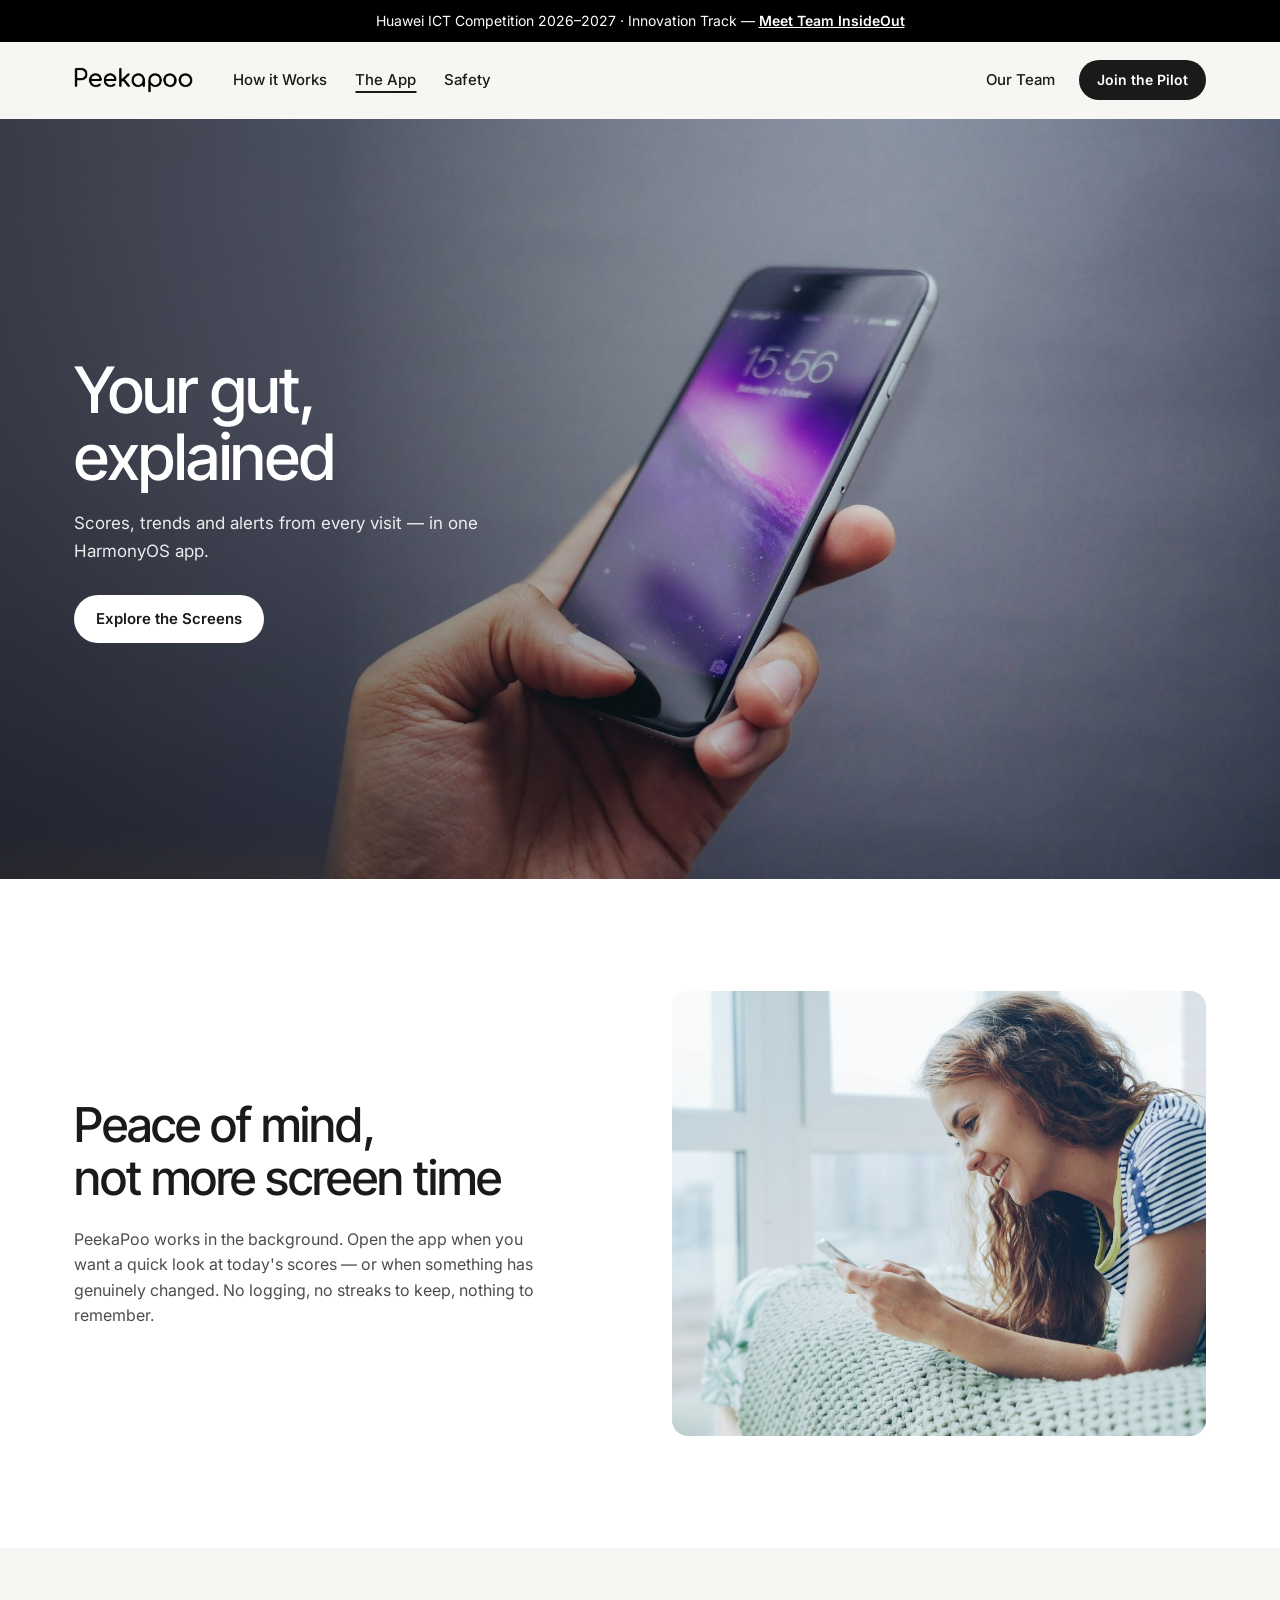
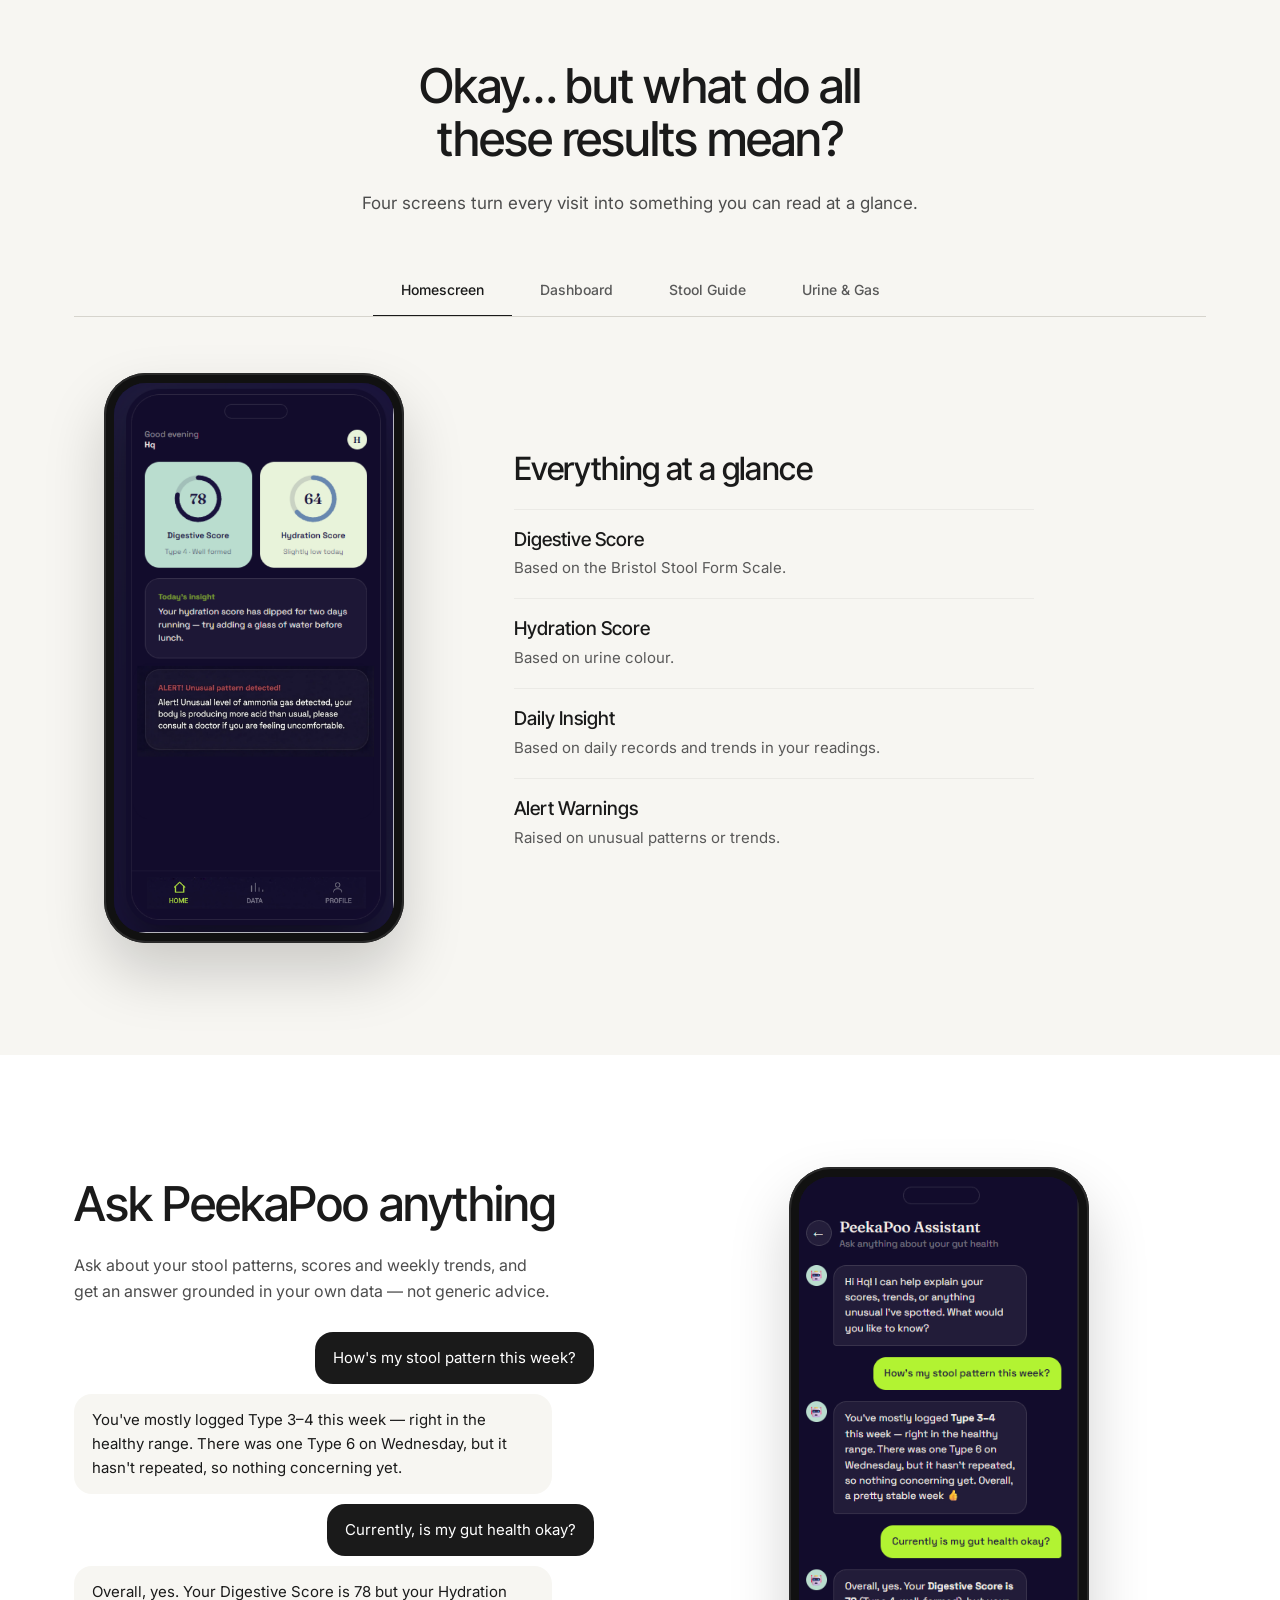
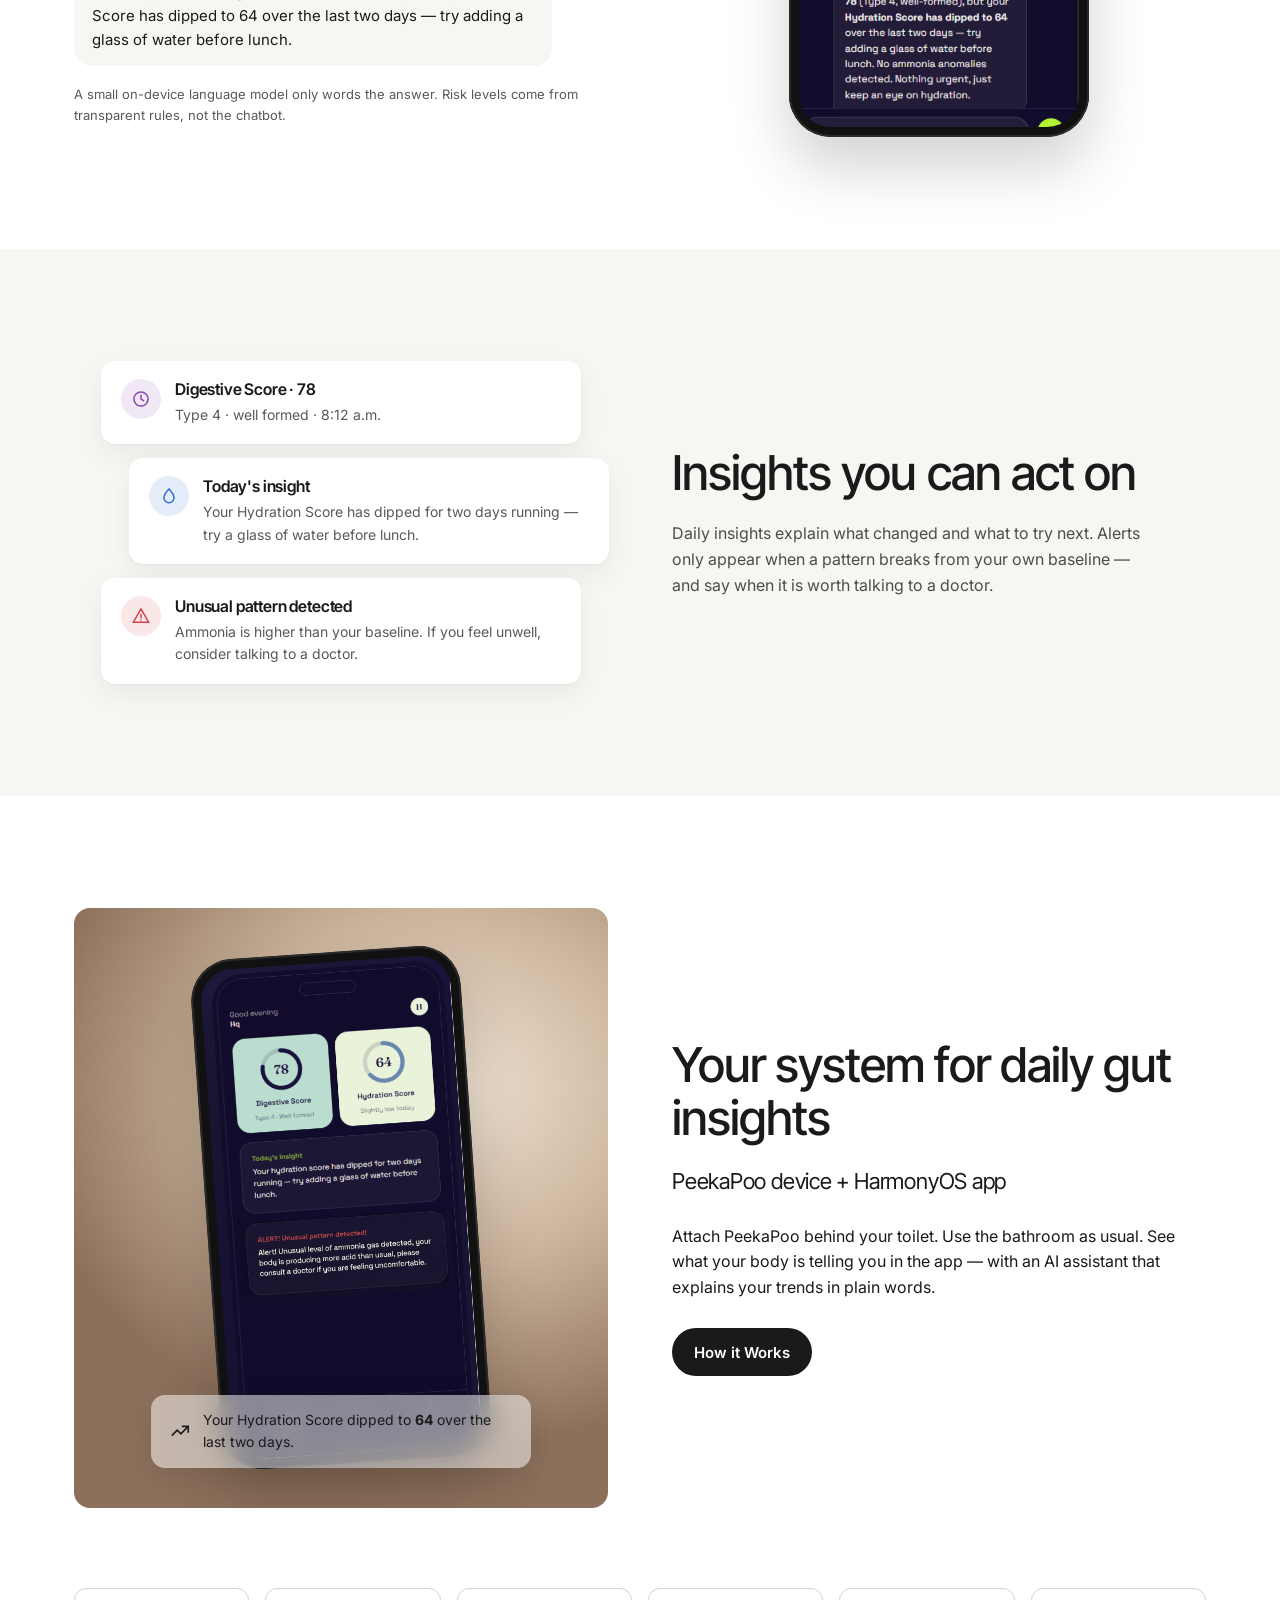
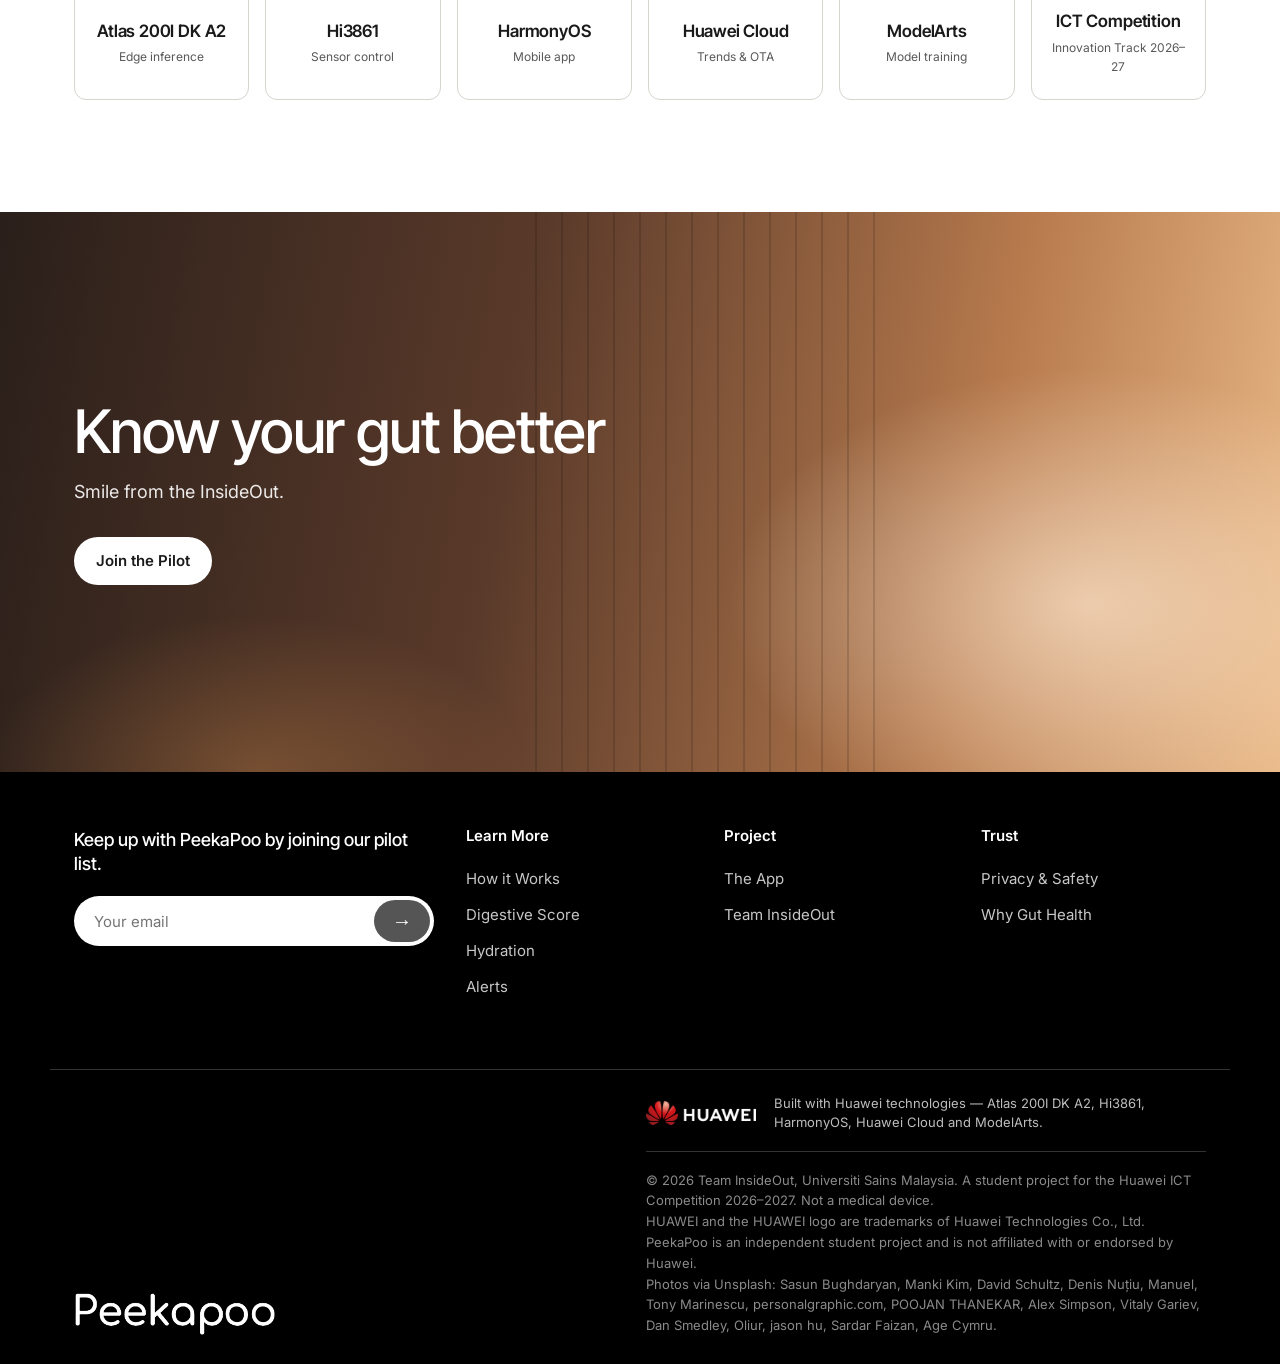
==== commit 8ca58c53: "Footer: Built with Huawei technologies, Huawei logo and trademark notice" ====
--- a/app.html
+++ b/app.html
@@ -22,7 +22,7 @@
   <link rel="preconnect" href="https://fonts.googleapis.com">
   <link rel="preconnect" href="https://fonts.gstatic.com" crossorigin>
   <link href="https://fonts.googleapis.com/css2?family=Inter+Tight:wght@400;500;600&family=Inter:wght@400;500;600&display=swap" rel="stylesheet">
-  <link rel="stylesheet" href="styles.css?v=32959e70">
+  <link rel="stylesheet" href="styles.css?v=c2718c13">
   <script>document.documentElement.classList.add("js")</script>
 </head>
 <body>
@@ -259,7 +259,13 @@
   </div>
   <div class="container footer__bottom">
     <a class="logo logo--footer" href="index.html" aria-label="Peekapoo – home"><img class="logo__img" src="assets/logo-wordmark.png" alt="Peekapoo" width="202" height="44"></a>
-    <small>© 2026 Team InsideOut, Universiti Sains Malaysia. A student project for the Huawei ICT Competition 2026–2027. Not a medical device.<br>Photos via Unsplash: Sasun Bughdaryan, Manki Kim, David Schultz, Denis Nuțiu, Manuel, Tony Marinescu, personalgraphic.com, POOJAN THANEKAR, Alex Simpson, Vitaly Gariev, Dan Smedley, Oliur, jason hu, Sardar Faizan, Age Cymru.</small>
+    <div class="footer__legal">
+      <div class="footer__huawei">
+        <img src="assets/huawei-logo-white.png" alt="Huawei" width="110" height="24" loading="lazy">
+        <p>Built with Huawei technologies — Atlas 200I DK A2, Hi3861, HarmonyOS, Huawei Cloud and ModelArts.</p>
+      </div>
+      <small>© 2026 Team InsideOut, Universiti Sains Malaysia. A student project for the Huawei ICT Competition 2026–2027. Not a medical device.<br>HUAWEI and the HUAWEI logo are trademarks of Huawei Technologies Co., Ltd. PeekaPoo is an independent student project and is not affiliated with or endorsed by Huawei.<br>Photos via Unsplash: Sasun Bughdaryan, Manki Kim, David Schultz, Denis Nuțiu, Manuel, Tony Marinescu, personalgraphic.com, POOJAN THANEKAR, Alex Simpson, Vitaly Gariev, Dan Smedley, Oliur, jason hu, Sardar Faizan, Age Cymru.</small>
+    </div>
   </div>
 </footer>
 
--- a/styles.css
+++ b/styles.css
@@ -300,7 +300,11 @@
 .footer__grid a:hover { color: #fff; }
 .footer__bottom { display: flex; flex-wrap: wrap; justify-content: space-between; align-items: flex-end; gap: 20px; margin-top: 64px; padding-top: 24px; border-top: 1px solid #333; }
 .logo--footer .logo__img { height: 44px; filter: invert(1); }
-.footer__bottom small { color: #8a8a8a; font-size: 13px; max-width: 520px; }
+.footer__legal { max-width: 560px; }
+.footer__huawei { display: flex; align-items: center; gap: 18px; padding-bottom: 18px; margin-bottom: 18px; border-bottom: 1px solid #333; }
+.footer__huawei img { flex: none; display: block; width: auto; height: 24px; }
+.footer__huawei p { font-size: 13px; line-height: 1.5; color: #bdbdbd; }
+.footer__legal small { display: block; color: #8a8a8a; font-size: 13px; }
 
 /* ---------- How it Works page ---------- */
 .nav__links a[aria-current="page"] { text-decoration: underline; text-underline-offset: 6px; text-decoration-thickness: 1.5px; }
@@ -452,6 +456,7 @@
   .showcase__stage { grid-template-columns: 1fr; gap: 40px; }
   .footer__grid { grid-template-columns: 1fr 1fr; }
   .footer__signup { grid-column: 1 / -1; }
+  .footer__huawei { flex-direction: column; align-items: flex-start; gap: 12px; }
 }
 @media (max-width: 600px) {
   :root { --gutter: 16px; }
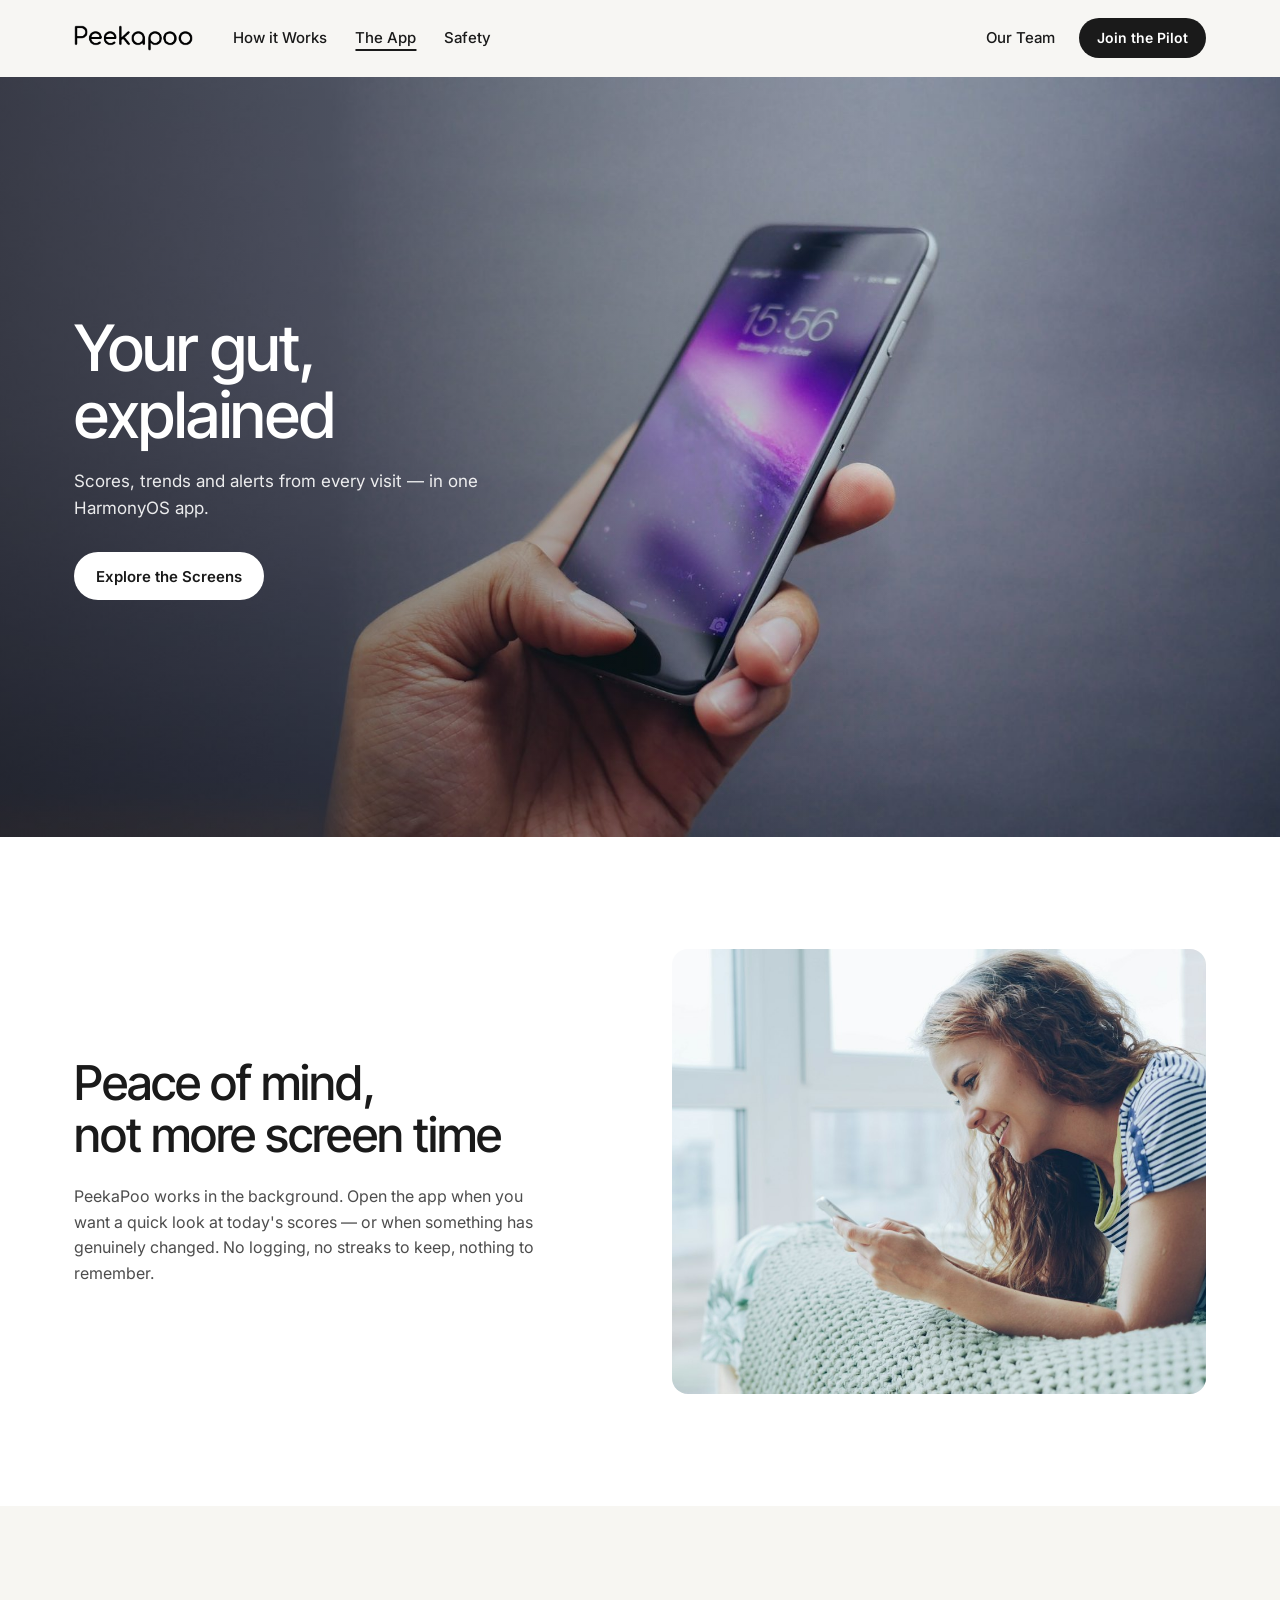
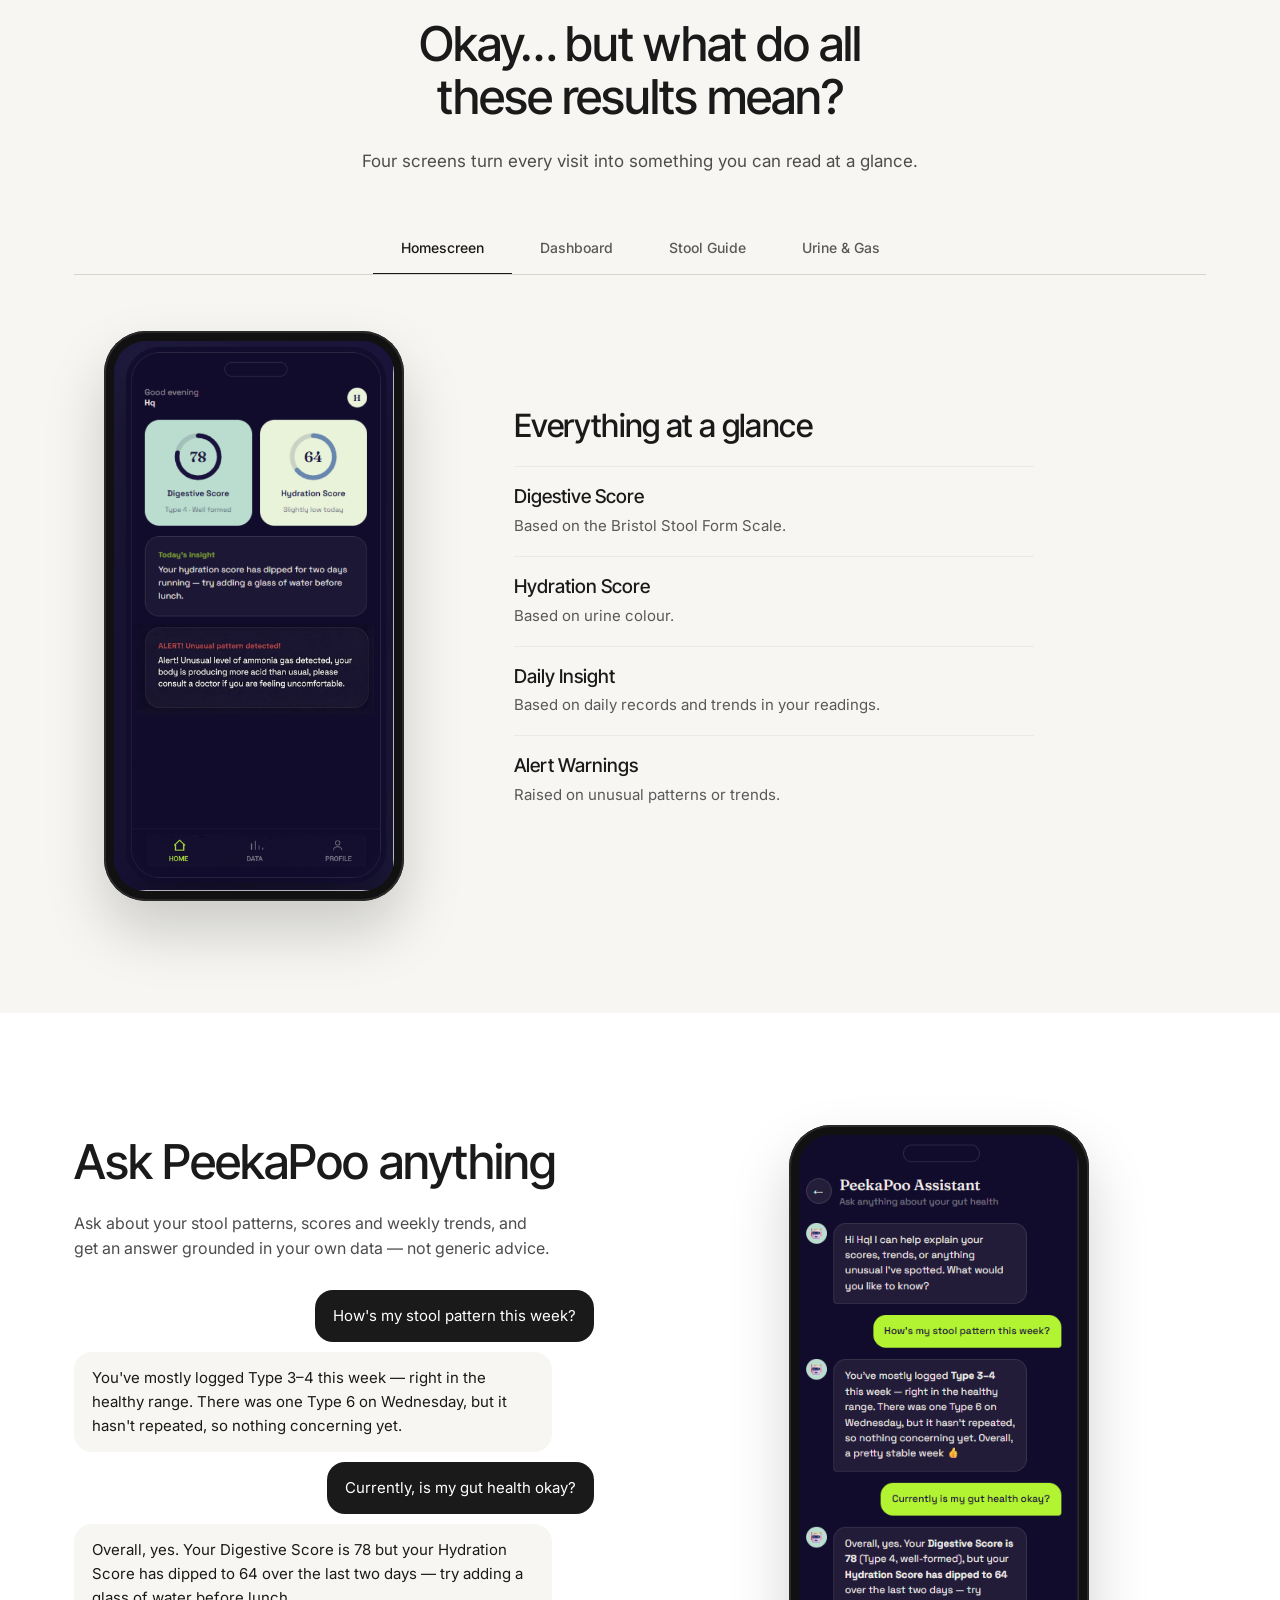
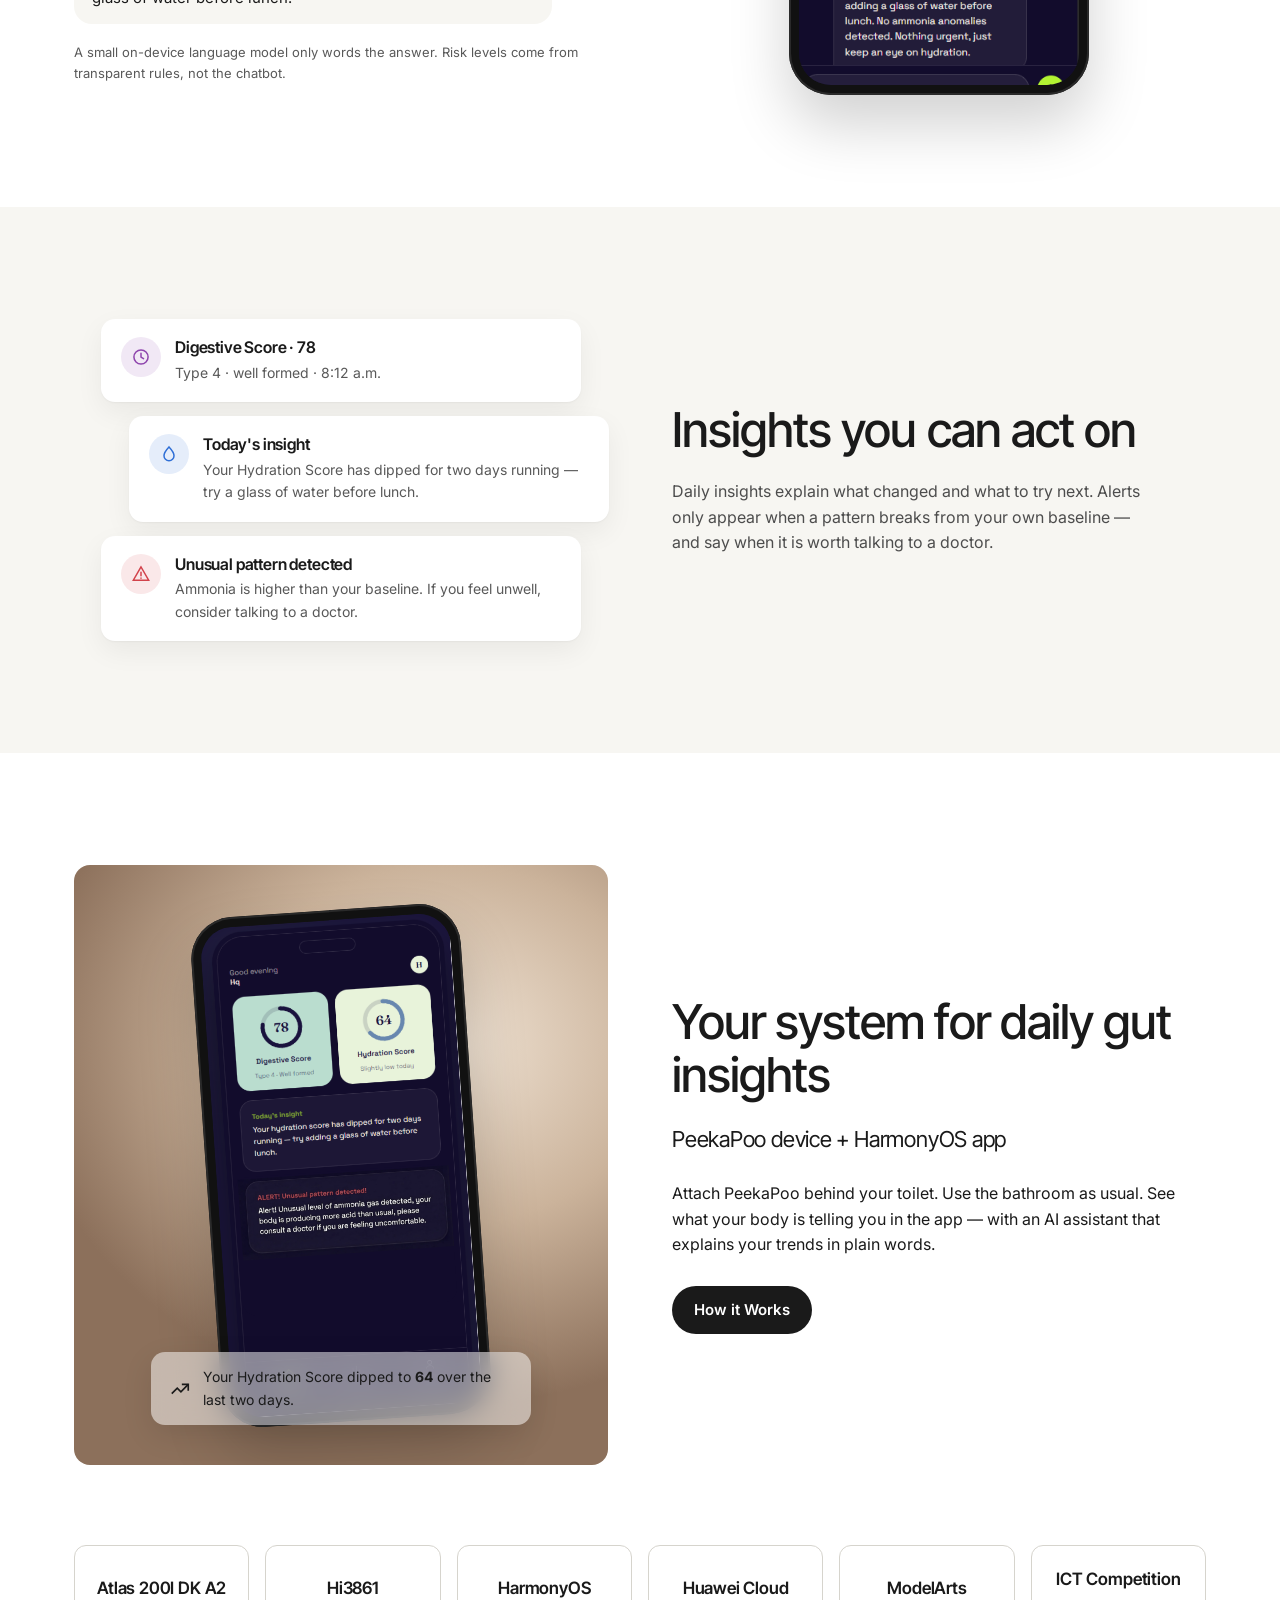
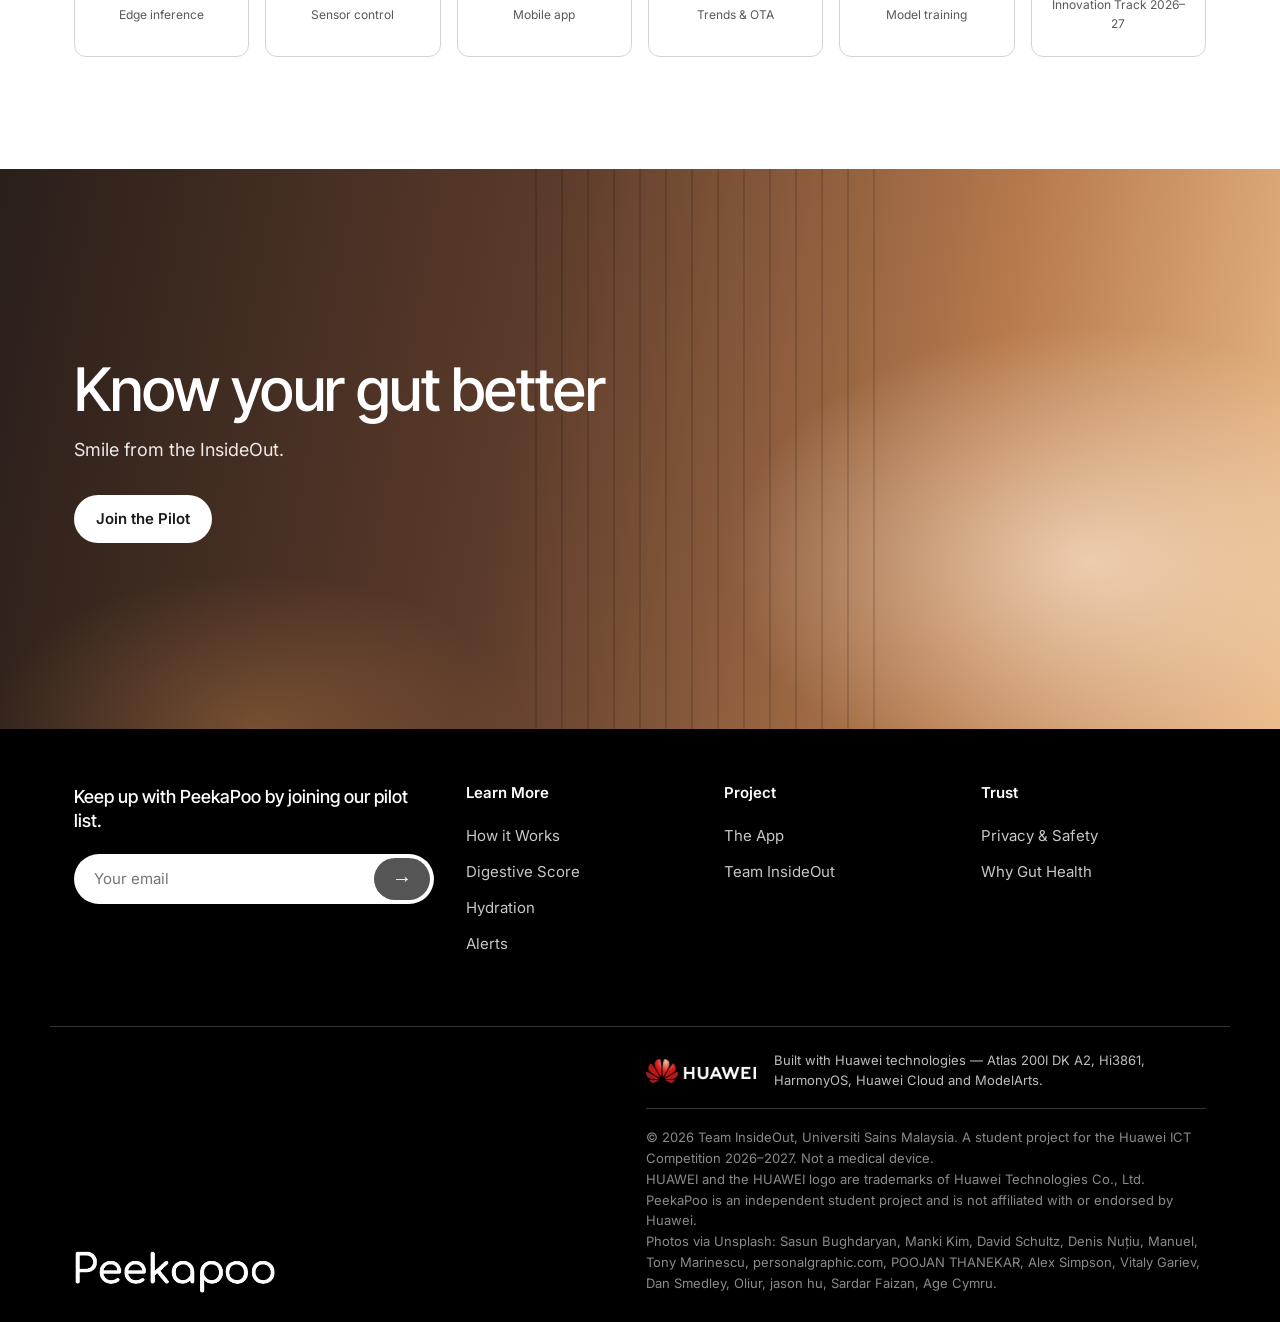
==== commit 7b72c98f: "Remove announcement bar; team section with names, roles and technical advisor" ====
--- a/app.html
+++ b/app.html
@@ -22,15 +22,10 @@
   <link rel="preconnect" href="https://fonts.googleapis.com">
   <link rel="preconnect" href="https://fonts.gstatic.com" crossorigin>
   <link href="https://fonts.googleapis.com/css2?family=Inter+Tight:wght@400;500;600&family=Inter:wght@400;500;600&display=swap" rel="stylesheet">
-  <link rel="stylesheet" href="styles.css?v=c2718c13">
+  <link rel="stylesheet" href="styles.css?v=e01f5468">
   <script>document.documentElement.classList.add("js")</script>
 </head>
 <body>
-
-<!-- Announcement bar -->
-<div class="announce">
-  Huawei ICT Competition 2026–2027 · Innovation Track — <a href="index.html#team">Meet Team InsideOut</a>
-</div>
 
 <!-- Navigation -->
 <header class="nav" id="top">
--- a/styles.css
+++ b/styles.css
@@ -68,8 +68,6 @@
 .btn--light { background: var(--white); color: var(--ink); }
 
 /* Announcement + nav */
-.announce { background: #000; color: #fff; font-size: 14px; text-align: center; padding: 10px 16px; }
-.announce a { font-weight: 600; }
 .nav { position: sticky; top: 0; z-index: 50; background: rgba(247, 246, 242, .92); backdrop-filter: blur(12px); border-bottom: 1px solid transparent; transition: border-color .2s; }
 .nav.is-scrolled { border-bottom-color: var(--stone); }
 .nav__inner { display: flex; align-items: center; height: 76px; gap: 40px; }
@@ -93,7 +91,7 @@
 .nav__mobile a { padding: 12px 0; font-size: 18px; font-family: var(--font-head); text-decoration: none; border-bottom: 1px solid var(--stone); }
 
 /* Hero — product film behind a warm veil */
-.hero { position: relative; min-height: 600px; height: calc(100svh - 116px); max-height: 760px; display: flex; align-items: center; overflow: hidden; background: #f1eee8; }
+.hero { position: relative; min-height: 600px; height: calc(100svh - 76px); max-height: 760px; display: flex; align-items: center; overflow: hidden; background: #f1eee8; }
 .hero__video { position: absolute; top: 0; right: 0; bottom: 0; left: 27%; width: 73%; height: 100%; object-fit: cover; object-position: 50% 50%; }
 .hero__veil { position: absolute; inset: 0; background: linear-gradient(90deg, #f1eee8 0%, #f1eee8 27%, rgba(241, 238, 232, .6) 37%, rgba(241, 238, 232, 0) 48%); }
 .hero__toggle { position: absolute; right: 24px; bottom: 24px; z-index: 2; display: grid; place-items: center; width: 40px; height: 40px; border: 0; border-radius: 50%; cursor: pointer; color: var(--ink);
@@ -270,9 +268,12 @@
 .seal + div p { margin-top: 18px; color: var(--ink-2); font-size: 17px; }
 
 /* Team */
-.team-photo { margin: 0; border-radius: var(--radius-lg); overflow: hidden; background: var(--cream); }
-.team-photo img { width: 100%; }
-#team .split p:not(.eyebrow) { margin-top: 20px; color: var(--ink-2); font-size: 17px; }
+.team { list-style: none; margin: 48px 0 0; padding: 0; display: grid; grid-template-columns: repeat(4, 1fr); gap: 28px; }
+.member__photo { display: block; width: 100%; height: auto; aspect-ratio: 4 / 5; object-fit: cover; object-position: 50% 20%; border-radius: var(--radius-lg); background: var(--cream); }
+.member h3 { margin-top: 18px; font-size: 20px; }
+.member p { margin-top: 2px; font-size: 14px; font-weight: 500; letter-spacing: .04em; text-transform: uppercase; color: var(--muted); }
+.member__photo--initials { display: grid; place-items: center; background: linear-gradient(160deg, var(--cream), var(--stone)); }
+.member__photo--initials span { font: 500 clamp(36px, 4vw, 56px)/1 var(--font-head); letter-spacing: .02em; color: #9b988f; }
 
 /* Final CTA */
 .cta { position: relative; min-height: 560px; display: flex; align-items: center; overflow: hidden; color: #fff;
@@ -310,7 +311,7 @@
 .nav__links a[aria-current="page"] { text-decoration: underline; text-underline-offset: 6px; text-decoration-thickness: 1.5px; }
 .nav__mobile a[aria-current="page"] { font-weight: 600; }
 
-.photo-hero { position: relative; height: calc(100svh - 116px); min-height: 560px; max-height: 760px; display: flex; align-items: center; overflow: hidden; background: #2c211d; }
+.photo-hero { position: relative; height: calc(100svh - 76px); min-height: 560px; max-height: 760px; display: flex; align-items: center; overflow: hidden; background: #2c211d; }
 .photo-hero__img { position: absolute; inset: 0; width: 100%; height: 100%; object-fit: cover; object-position: 60% 55%; }
 .photo-hero::after { content: ""; position: absolute; inset: 0; background: linear-gradient(90deg, rgba(22, 15, 10, .62) 0%, rgba(22, 15, 10, .25) 50%, rgba(22, 15, 10, 0) 75%); }
 .photo-hero__content { position: relative; z-index: 1; }
@@ -445,6 +446,7 @@
   .section { padding: 80px 0; }
   .cards3 { grid-template-columns: 1fr; }
   .personas { grid-template-columns: 1fr; gap: 44px; }
+  .team { grid-template-columns: repeat(2, 1fr); gap: 28px 16px; }
   .common { grid-template-columns: 1fr; }
   .common__item + .common__item { padding-left: 0; border-left: 0; border-top: 1px solid var(--line); }
   .metric-card { min-height: 460px; }
@@ -460,7 +462,6 @@
 }
 @media (max-width: 600px) {
   :root { --gutter: 16px; }
-  .announce { font-size: 12px; }
   .nav .btn--sm { display: none; }
   .badges { grid-template-columns: repeat(2, 1fr); }
   .stats { grid-template-columns: 1fr; }
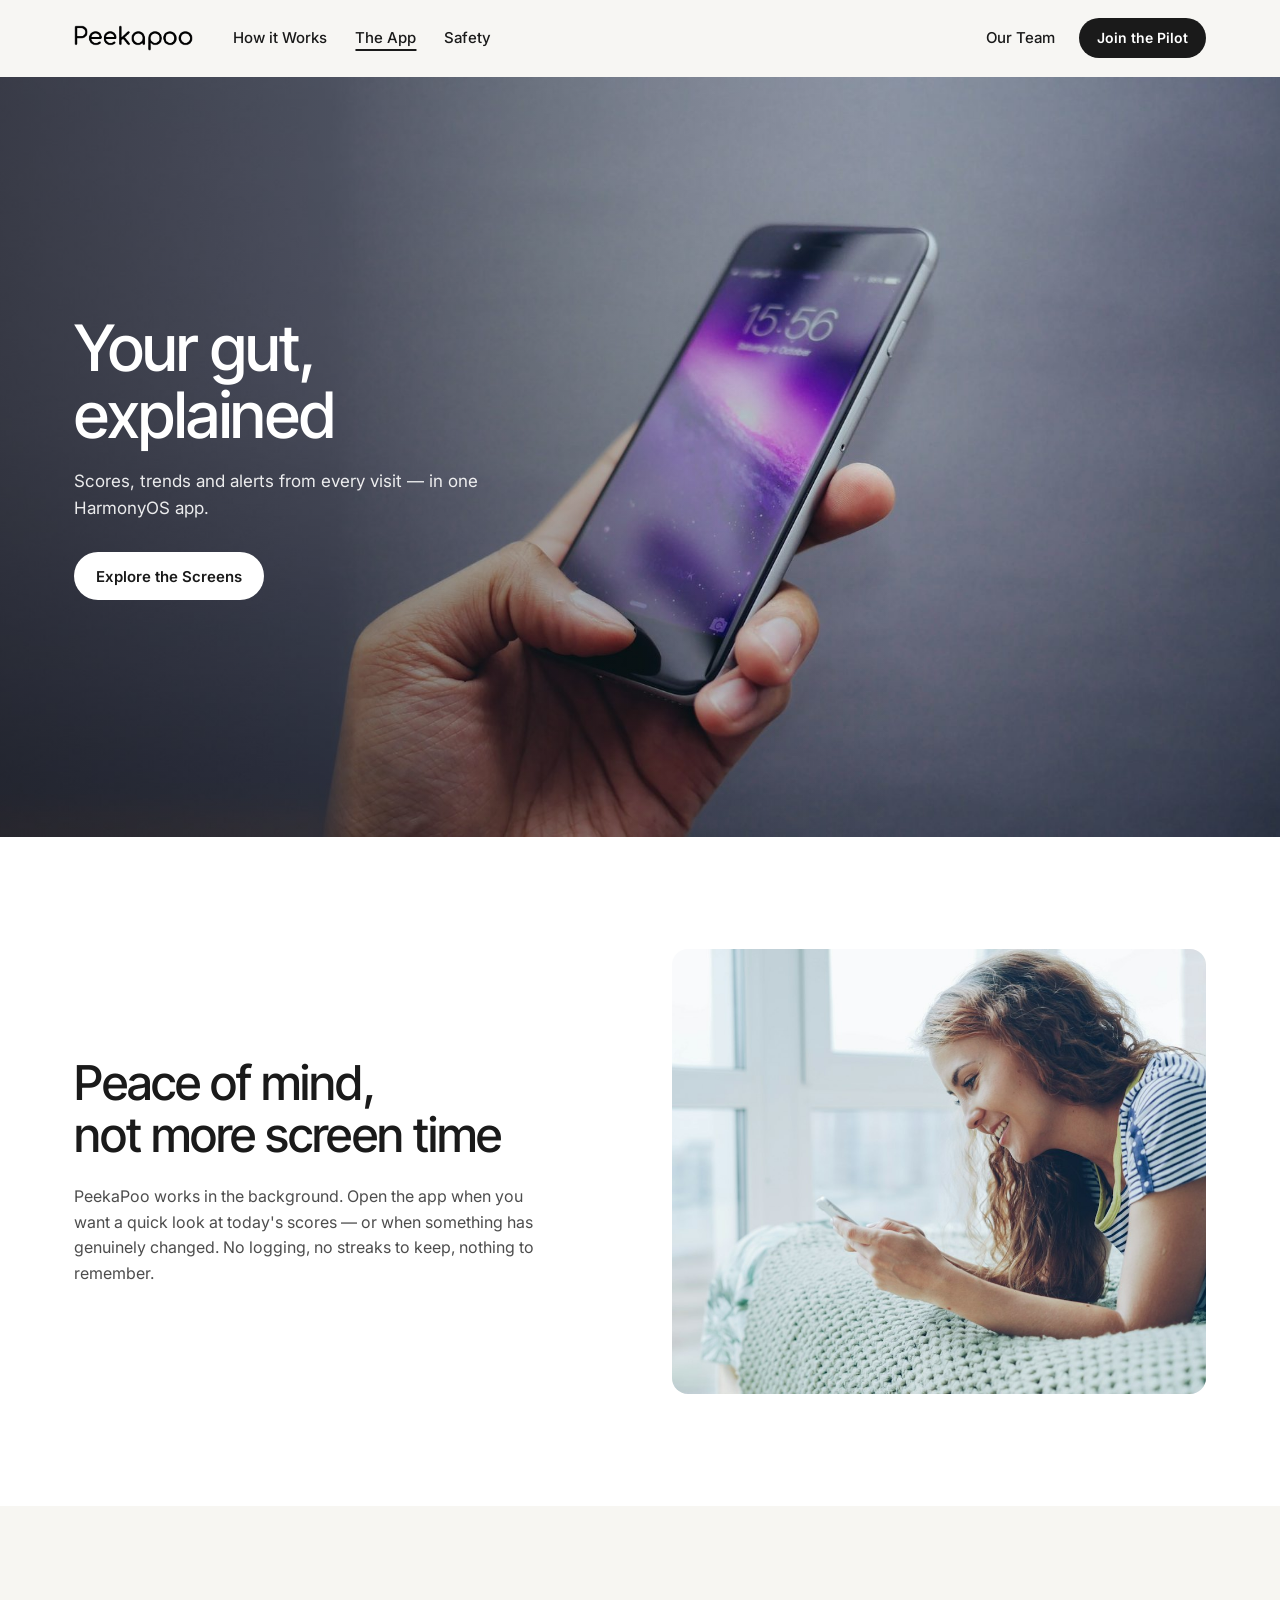
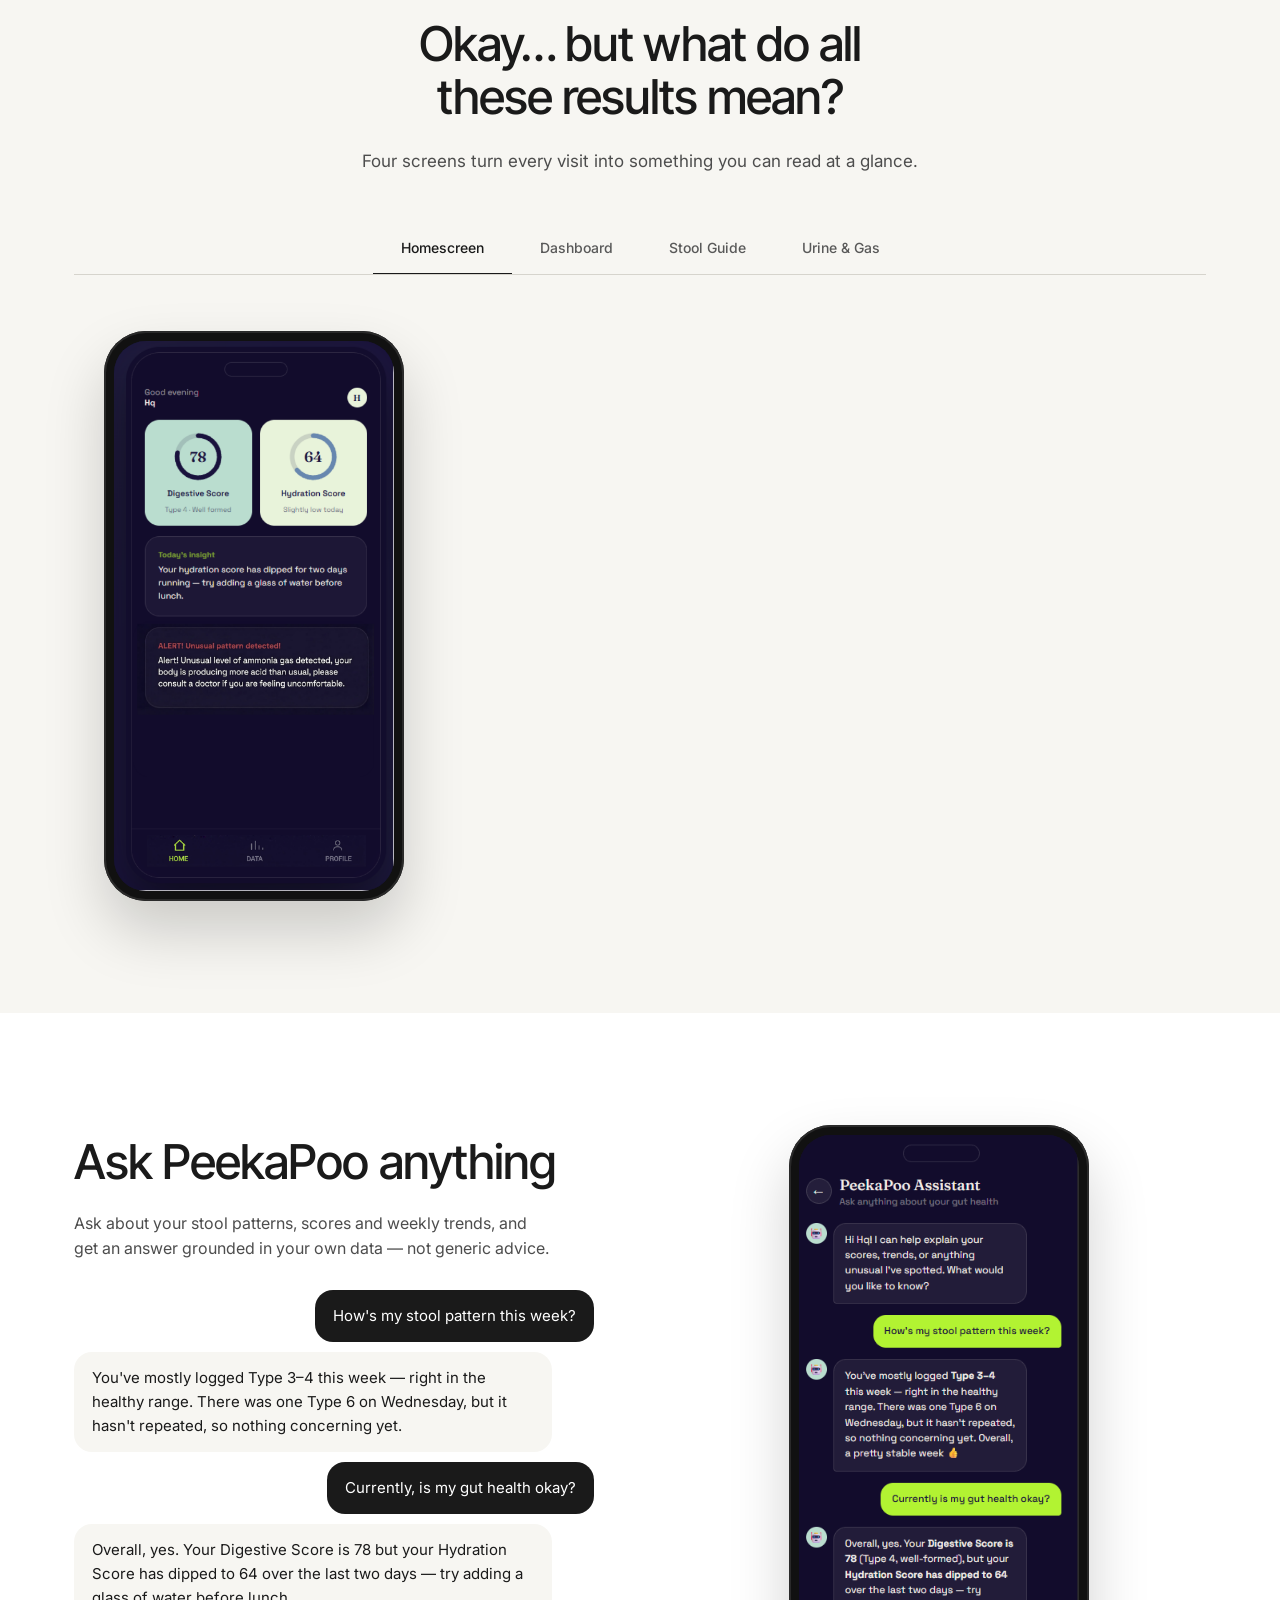
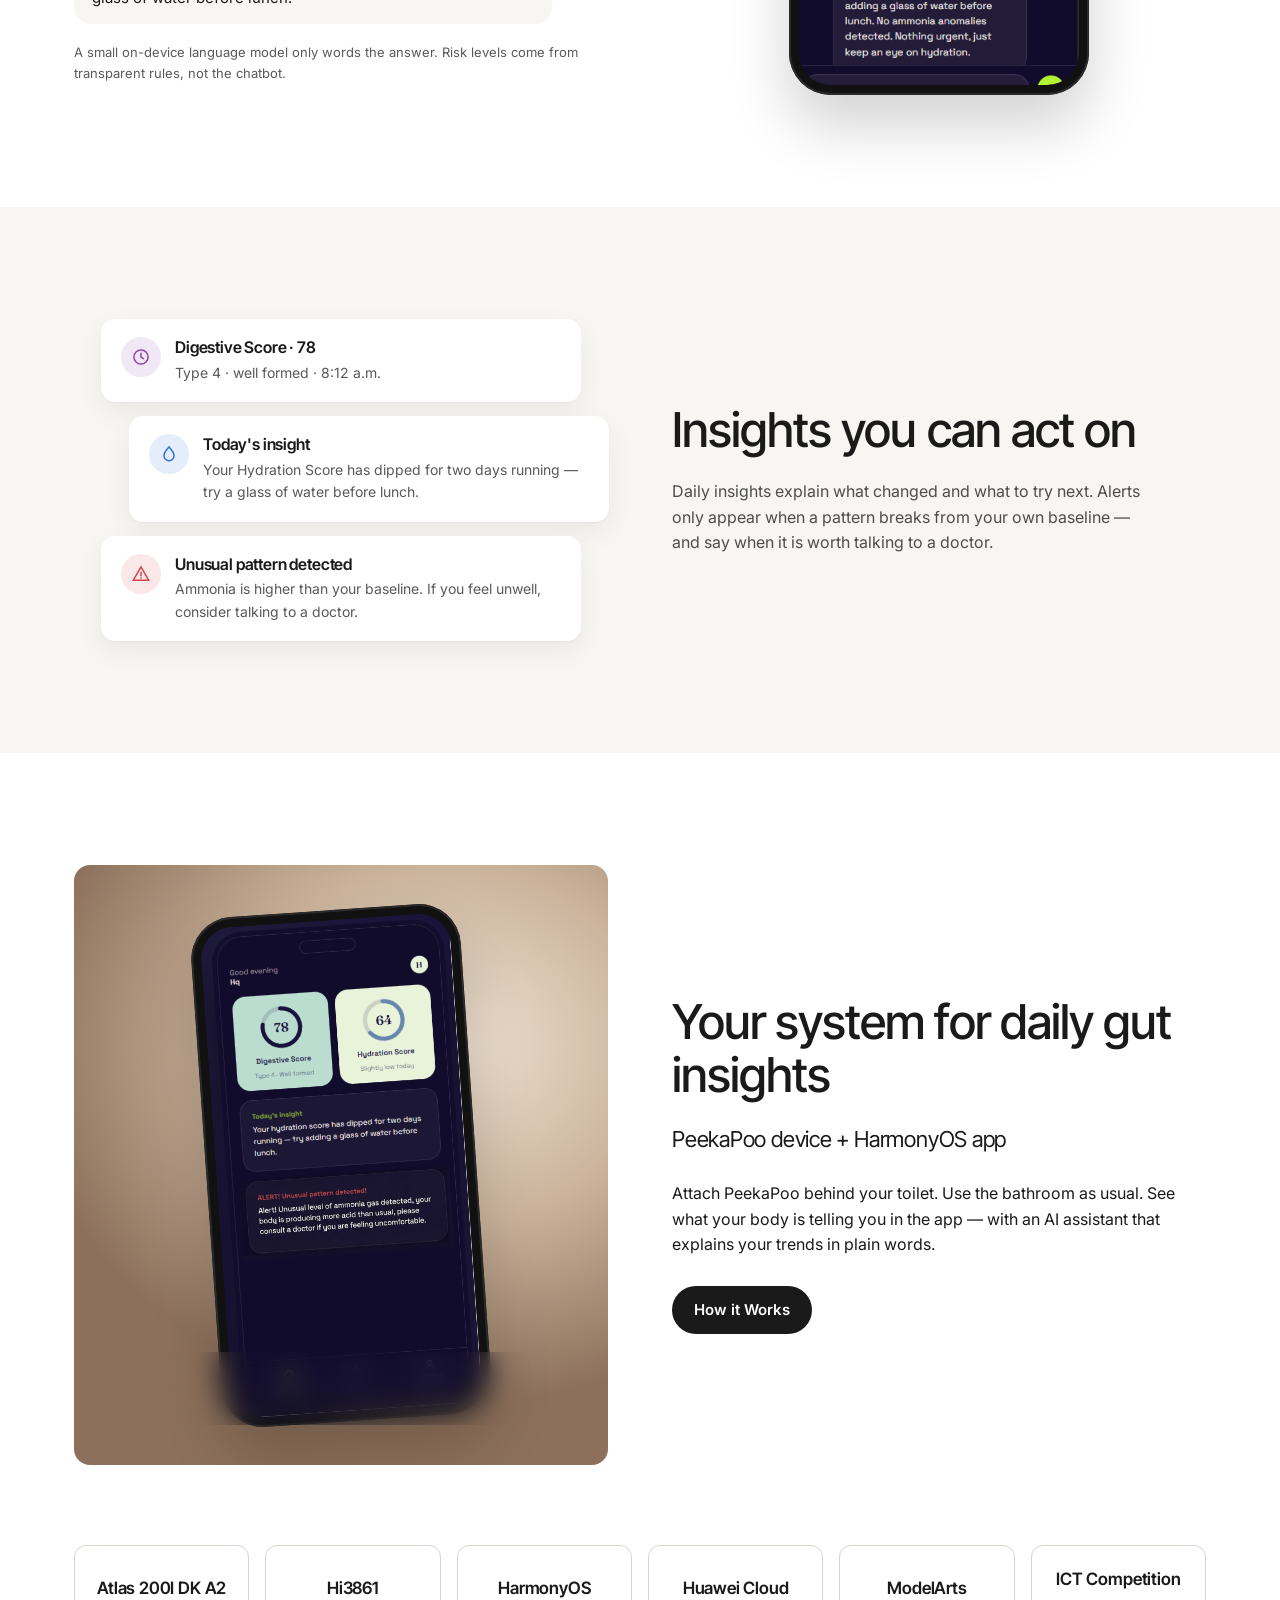
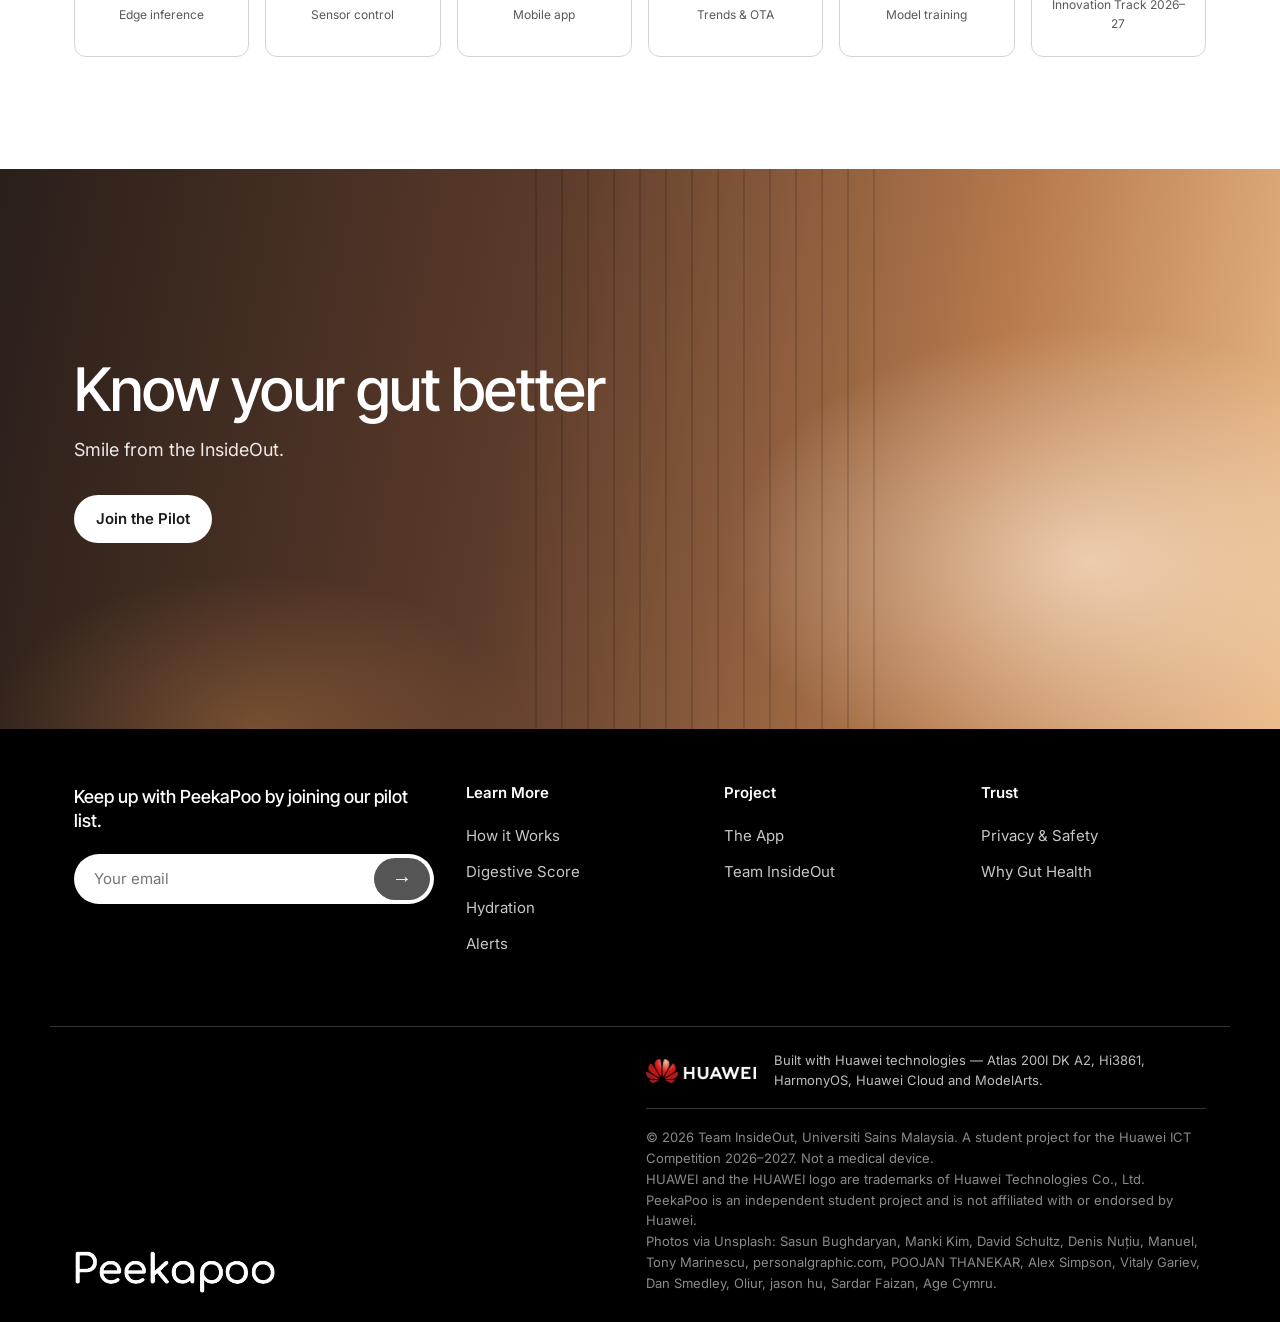
==== commit 93c0cca7: "Team: add Dr. Chong Yung Wey photo, retitle to The Team InsideOut" ====
--- a/app.html
+++ b/app.html
@@ -22,7 +22,7 @@
   <link rel="preconnect" href="https://fonts.googleapis.com">
   <link rel="preconnect" href="https://fonts.gstatic.com" crossorigin>
   <link href="https://fonts.googleapis.com/css2?family=Inter+Tight:wght@400;500;600&family=Inter:wght@400;500;600&display=swap" rel="stylesheet">
-  <link rel="stylesheet" href="styles.css?v=e01f5468">
+  <link rel="stylesheet" href="styles.css?v=3d1e03e0">
   <script>document.documentElement.classList.add("js")</script>
 </head>
 <body>
--- a/styles.css
+++ b/styles.css
@@ -272,8 +272,6 @@
 .member__photo { display: block; width: 100%; height: auto; aspect-ratio: 4 / 5; object-fit: cover; object-position: 50% 20%; border-radius: var(--radius-lg); background: var(--cream); }
 .member h3 { margin-top: 18px; font-size: 20px; }
 .member p { margin-top: 2px; font-size: 14px; font-weight: 500; letter-spacing: .04em; text-transform: uppercase; color: var(--muted); }
-.member__photo--initials { display: grid; place-items: center; background: linear-gradient(160deg, var(--cream), var(--stone)); }
-.member__photo--initials span { font: 500 clamp(36px, 4vw, 56px)/1 var(--font-head); letter-spacing: .02em; color: #9b988f; }
 
 /* Final CTA */
 .cta { position: relative; min-height: 560px; display: flex; align-items: center; overflow: hidden; color: #fff;
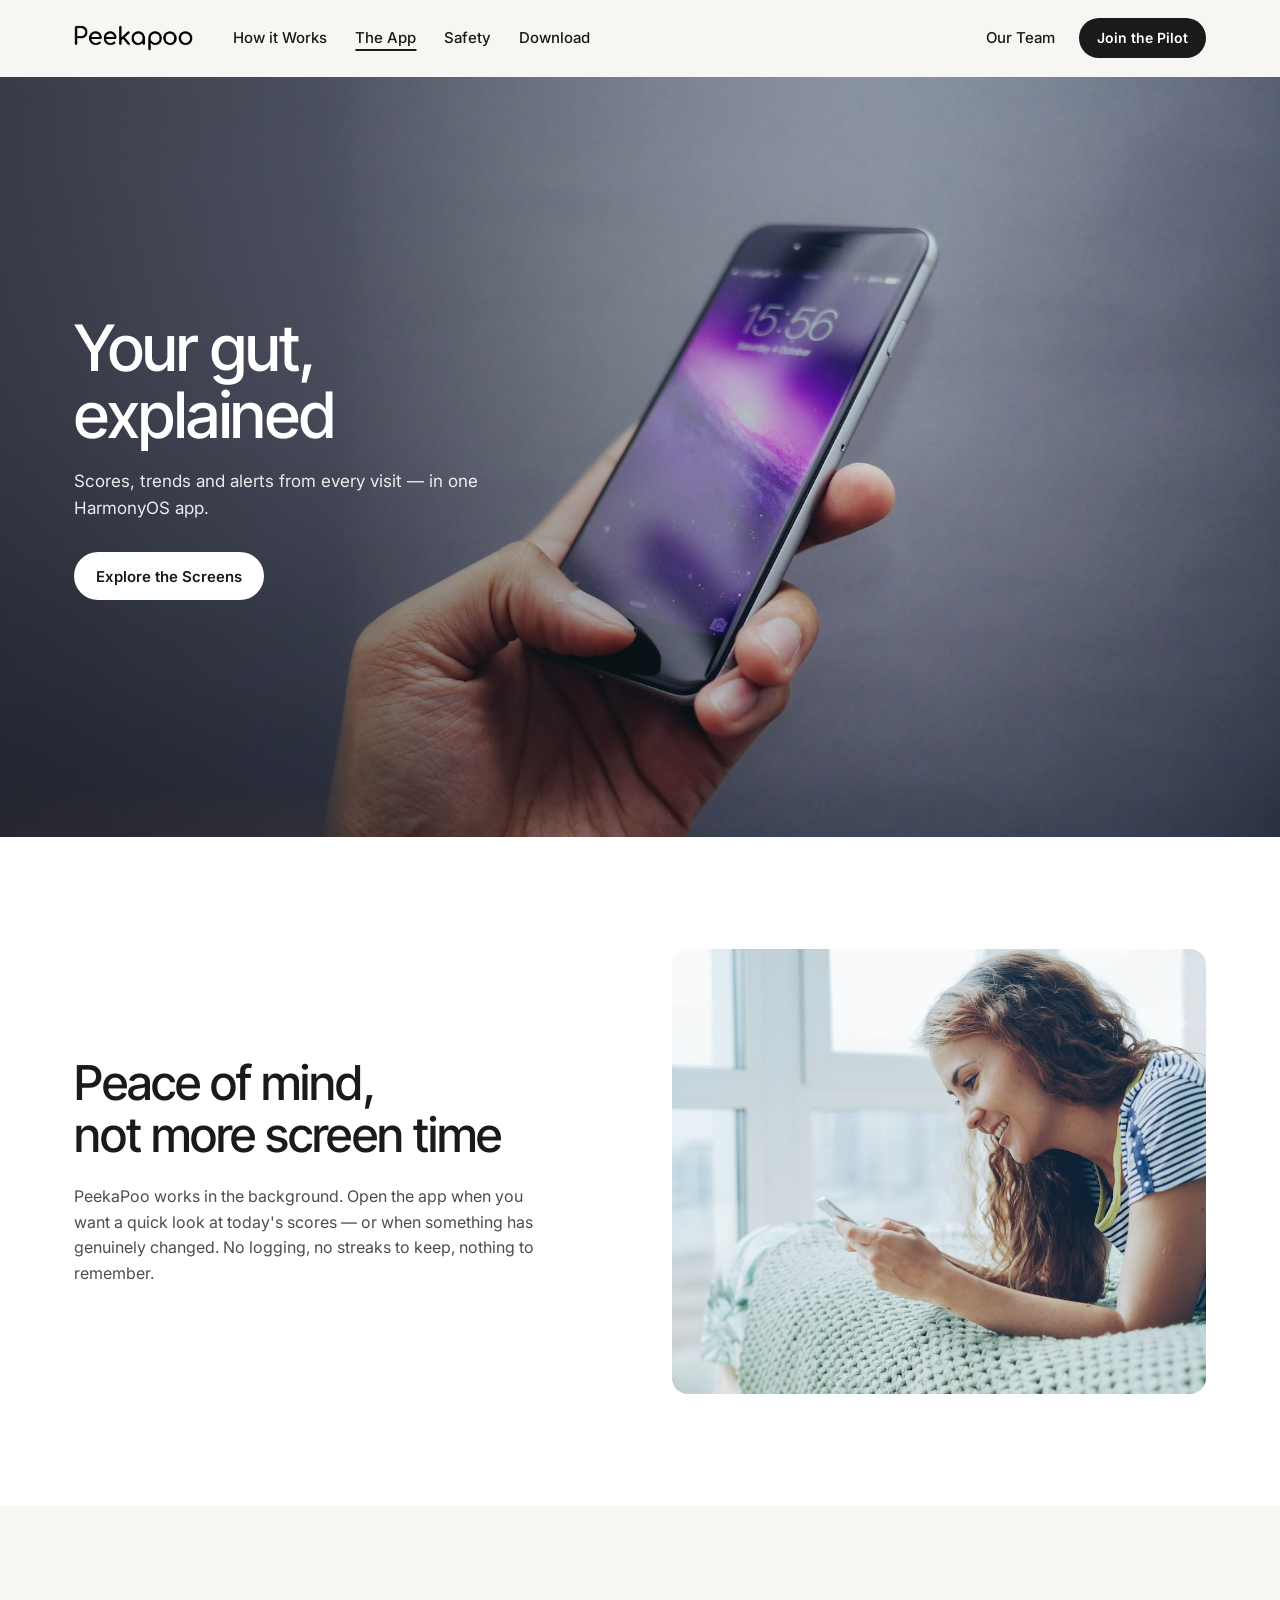
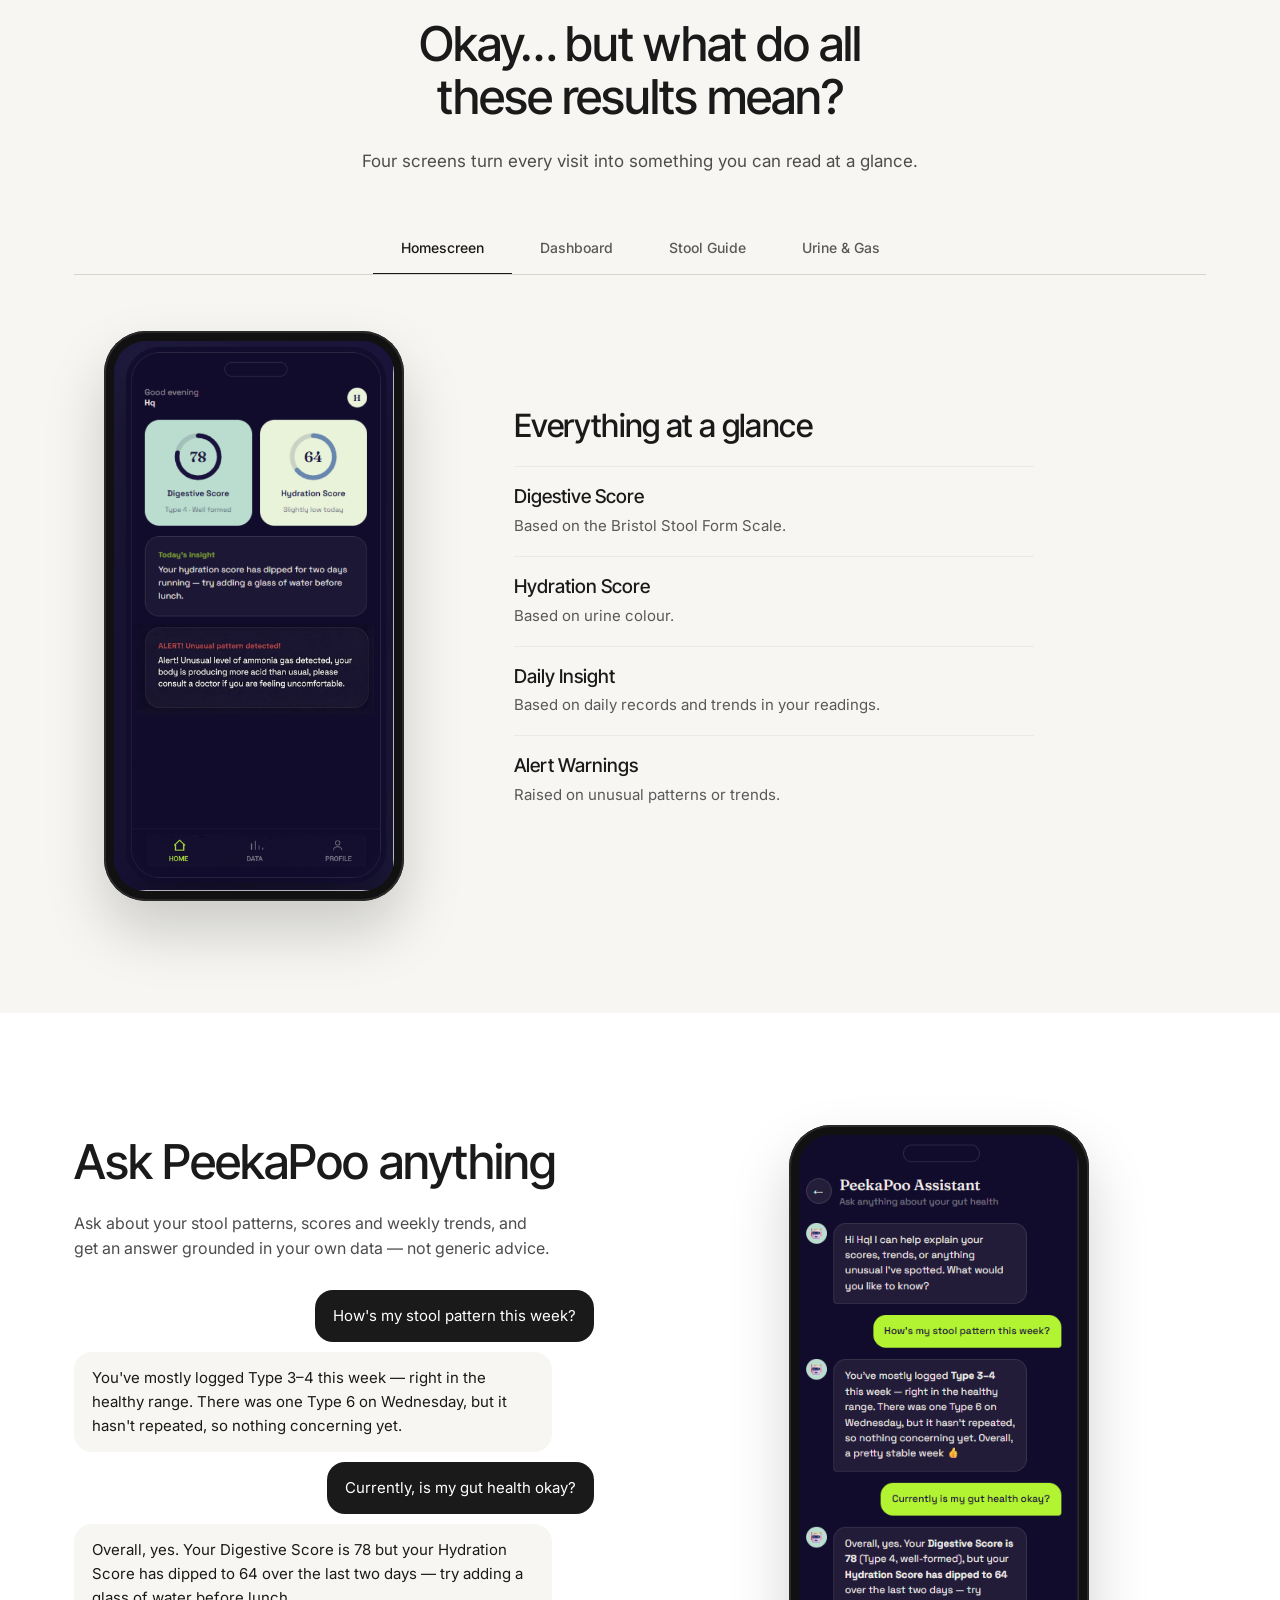
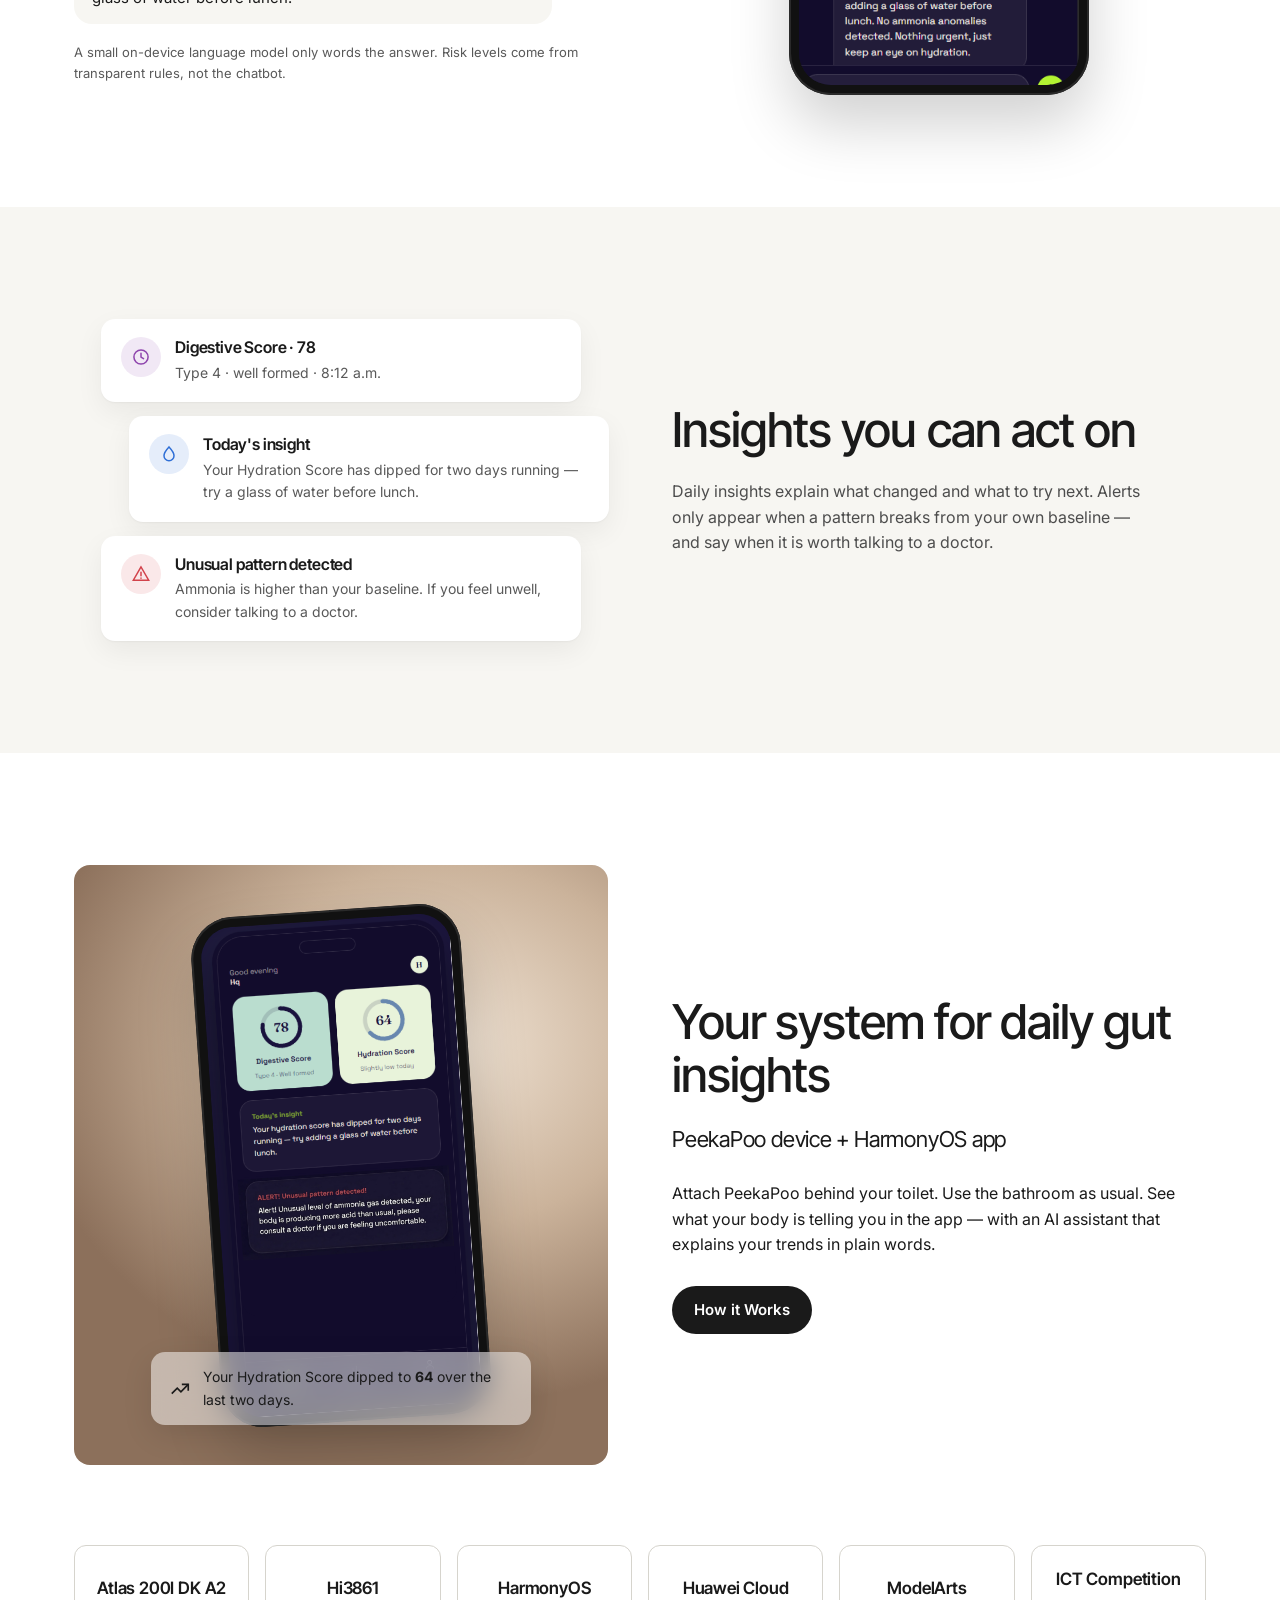
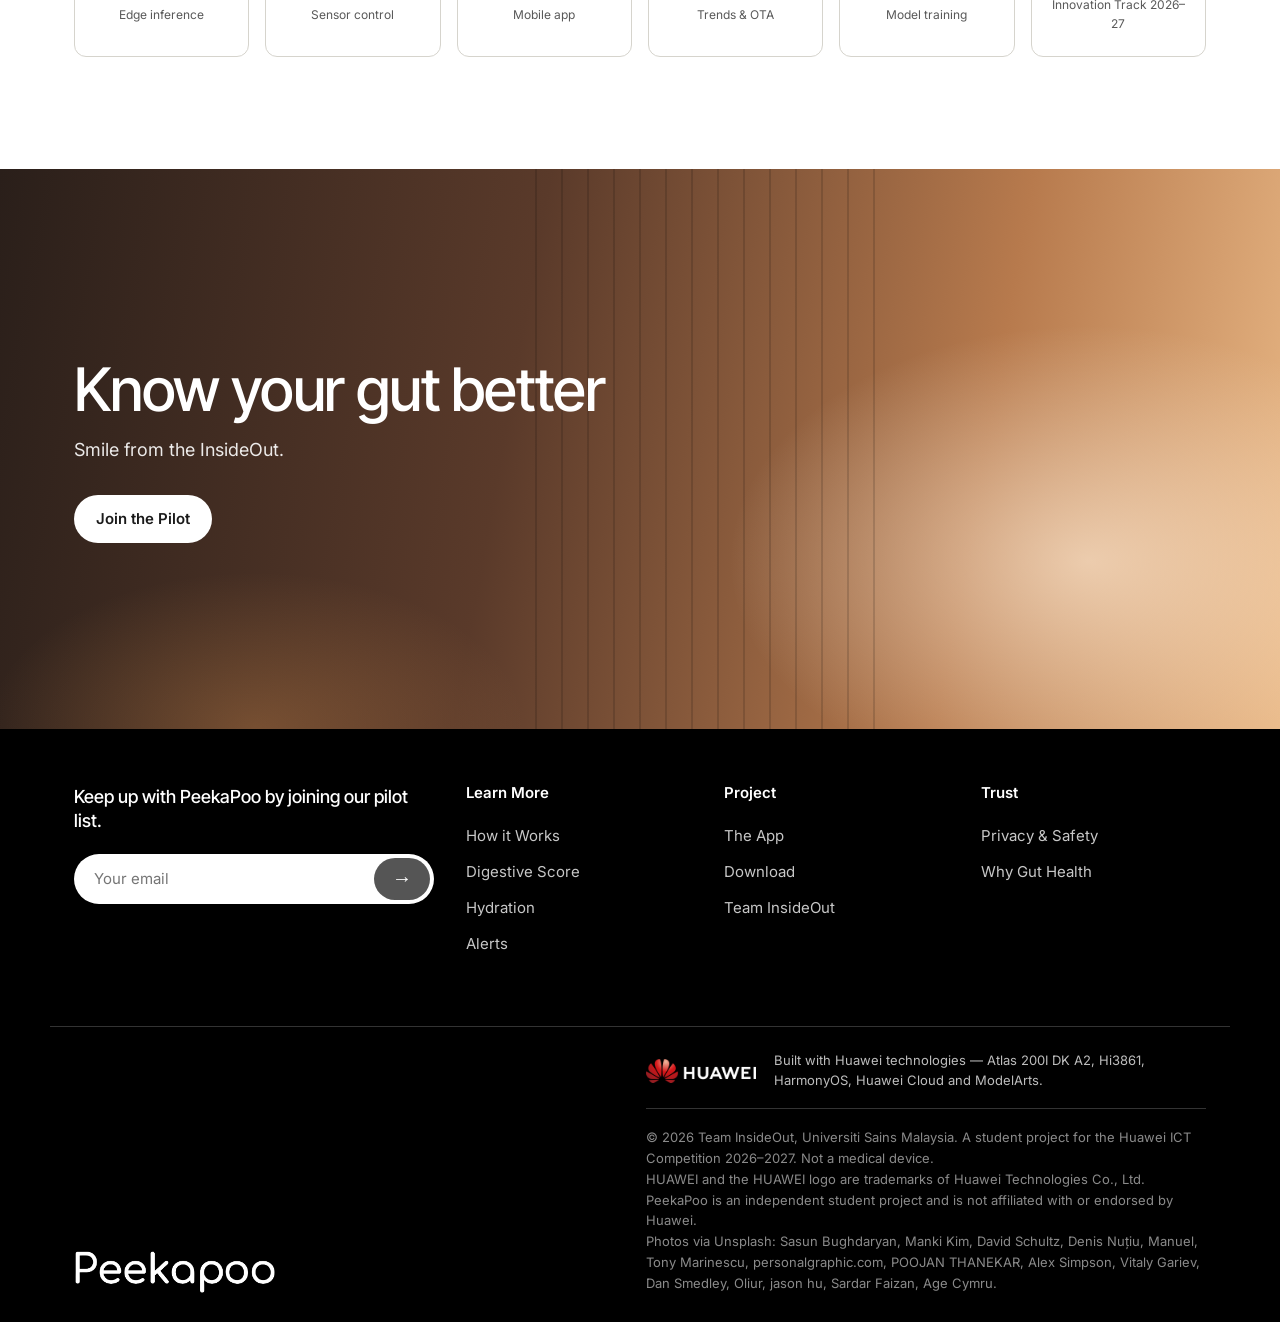
==== commit 89b2dbba: "Add Download page: HarmonyOS, Android (APK) and iPhone install options Co-Authored-By: Claude <norep" ====
--- a/app.html
+++ b/app.html
@@ -22,7 +22,7 @@
   <link rel="preconnect" href="https://fonts.googleapis.com">
   <link rel="preconnect" href="https://fonts.gstatic.com" crossorigin>
   <link href="https://fonts.googleapis.com/css2?family=Inter+Tight:wght@400;500;600&family=Inter:wght@400;500;600&display=swap" rel="stylesheet">
-  <link rel="stylesheet" href="styles.css?v=3d1e03e0">
+  <link rel="stylesheet" href="styles.css?v=dc4a9ef2">
   <script>document.documentElement.classList.add("js")</script>
 </head>
 <body>
@@ -37,6 +37,7 @@
       <a href="how-it-works.html">How it Works</a>
       <a href="app.html" aria-current="page">The App</a>
       <a href="safety.html">Safety</a>
+      <a href="download.html">Download</a>
     </nav>
     <div class="nav__right">
       <a class="nav__text" href="index.html#team">Our Team</a>
@@ -48,6 +49,7 @@
     <a href="how-it-works.html">How it Works</a>
     <a href="app.html" aria-current="page">The App</a>
     <a href="safety.html">Safety</a>
+    <a href="download.html">Download</a>
     <a href="index.html#team">Our Team</a>
   </div>
 </header>
@@ -245,7 +247,7 @@
     </div>
     <div>
       <h4>Project</h4>
-      <a href="app.html">The App</a><a href="index.html#team">Team InsideOut</a>
+      <a href="app.html">The App</a><a href="download.html">Download</a><a href="index.html#team">Team InsideOut</a>
     </div>
     <div>
       <h4>Trust</h4>
--- a/styles.css
+++ b/styles.css
@@ -476,3 +476,51 @@
   .how__item.is-active .how__bar i { animation: none; }
   .how__photo img { transition: none; }
 }
+
+/* ---------- Download page ---------- */
+.btn--outline { background: transparent; color: var(--ink); box-shadow: inset 0 0 0 1.5px var(--ink); }
+.btn--outline:hover { background: var(--ink); color: var(--white); }
+.get-intro { padding: 96px 0; }
+.get-intro__grid { display: grid; grid-template-columns: 1fr auto; gap: 64px; align-items: center; }
+.get-intro__actions { display: flex; flex-wrap: wrap; gap: 12px; margin-top: 32px; }
+.get-qr { margin: 0; padding: 24px; background: var(--white); border: 1px solid var(--line); border-radius: var(--radius-lg); text-align: center; max-width: 260px; }
+.get-qr img { width: 200px; height: 200px; margin: 0 auto; }
+.get-qr figcaption { margin-top: 14px; font-size: 14px; color: var(--ink-2); }
+.get-qr figcaption b { display: block; color: var(--ink); font-weight: 600; }
+
+.get-grid { display: grid; grid-template-columns: repeat(3, 1fr); gap: 24px; margin-top: 56px; }
+.get-card { display: flex; flex-direction: column; padding: 32px 28px; border: 1px solid var(--line); border-radius: var(--radius-lg); background: var(--white); }
+.get-card__head { display: flex; align-items: center; gap: 14px; }
+.get-card__icon { width: 48px; height: 48px; flex: none; border-radius: 14px; display: grid; place-items: center; }
+.get-card__icon svg { width: 26px; height: 26px; fill: none; stroke: currentColor; stroke-width: 1.6; stroke-linecap: round; stroke-linejoin: round; }
+.get-card__icon--harmony { background: #fde8e9; color: var(--alert); }
+.get-card__icon--android { background: #e3f4e8; color: #1f8a4c; }
+.get-card__icon--ios { background: var(--stone); color: var(--ink); }
+.get-card__tag { font-size: 13px; color: var(--muted); margin-top: 2px; }
+.get-card__text { margin-top: 20px; color: var(--ink-2); font-size: 15px; }
+.get-steps { margin: 20px 0 0; padding: 0; list-style: none; counter-reset: step; }
+.get-steps li { counter-increment: step; position: relative; padding: 0 0 12px 36px; font-size: 15px; }
+.get-steps li::before { content: counter(step); position: absolute; left: 0; top: 0; width: 24px; height: 24px; border-radius: 50%;
+                        background: var(--cream); border: 1px solid var(--line); font-size: 12px; font-weight: 600; display: grid; place-items: center; }
+.get-card__btn { margin-top: auto; align-self: flex-start; }
+.get-card__alt { display: flex; gap: 14px; align-items: flex-start; margin-top: 18px; }
+.get-card__alt img { width: 88px; height: 88px; flex: none; border: 1px solid var(--line); border-radius: 8px; }
+.get-card__alt .fine { margin-top: 0; }
+
+.get-notes { display: grid; grid-template-columns: repeat(3, 1fr); gap: 40px; margin-top: 48px; }
+.get-notes h3 { font-size: 20px; margin-bottom: 10px; }
+.get-notes p { color: var(--ink-2); font-size: 15px; }
+
+@media (max-width: 1080px) {
+  .get-grid { grid-template-columns: 1fr; max-width: 640px; margin-left: auto; margin-right: auto; }
+}
+@media (max-width: 900px) {
+  .get-intro__grid { grid-template-columns: 1fr; gap: 40px; }
+  .get-notes { grid-template-columns: 1fr; gap: 28px; }
+}
+@media (max-width: 600px) {
+  .get-intro { padding: 64px 0; }
+  .get-qr, .get-card__alt img { display: none; }
+  .get-card__alt { margin-top: 12px; }
+  .get-card { padding: 26px 20px; }
+}
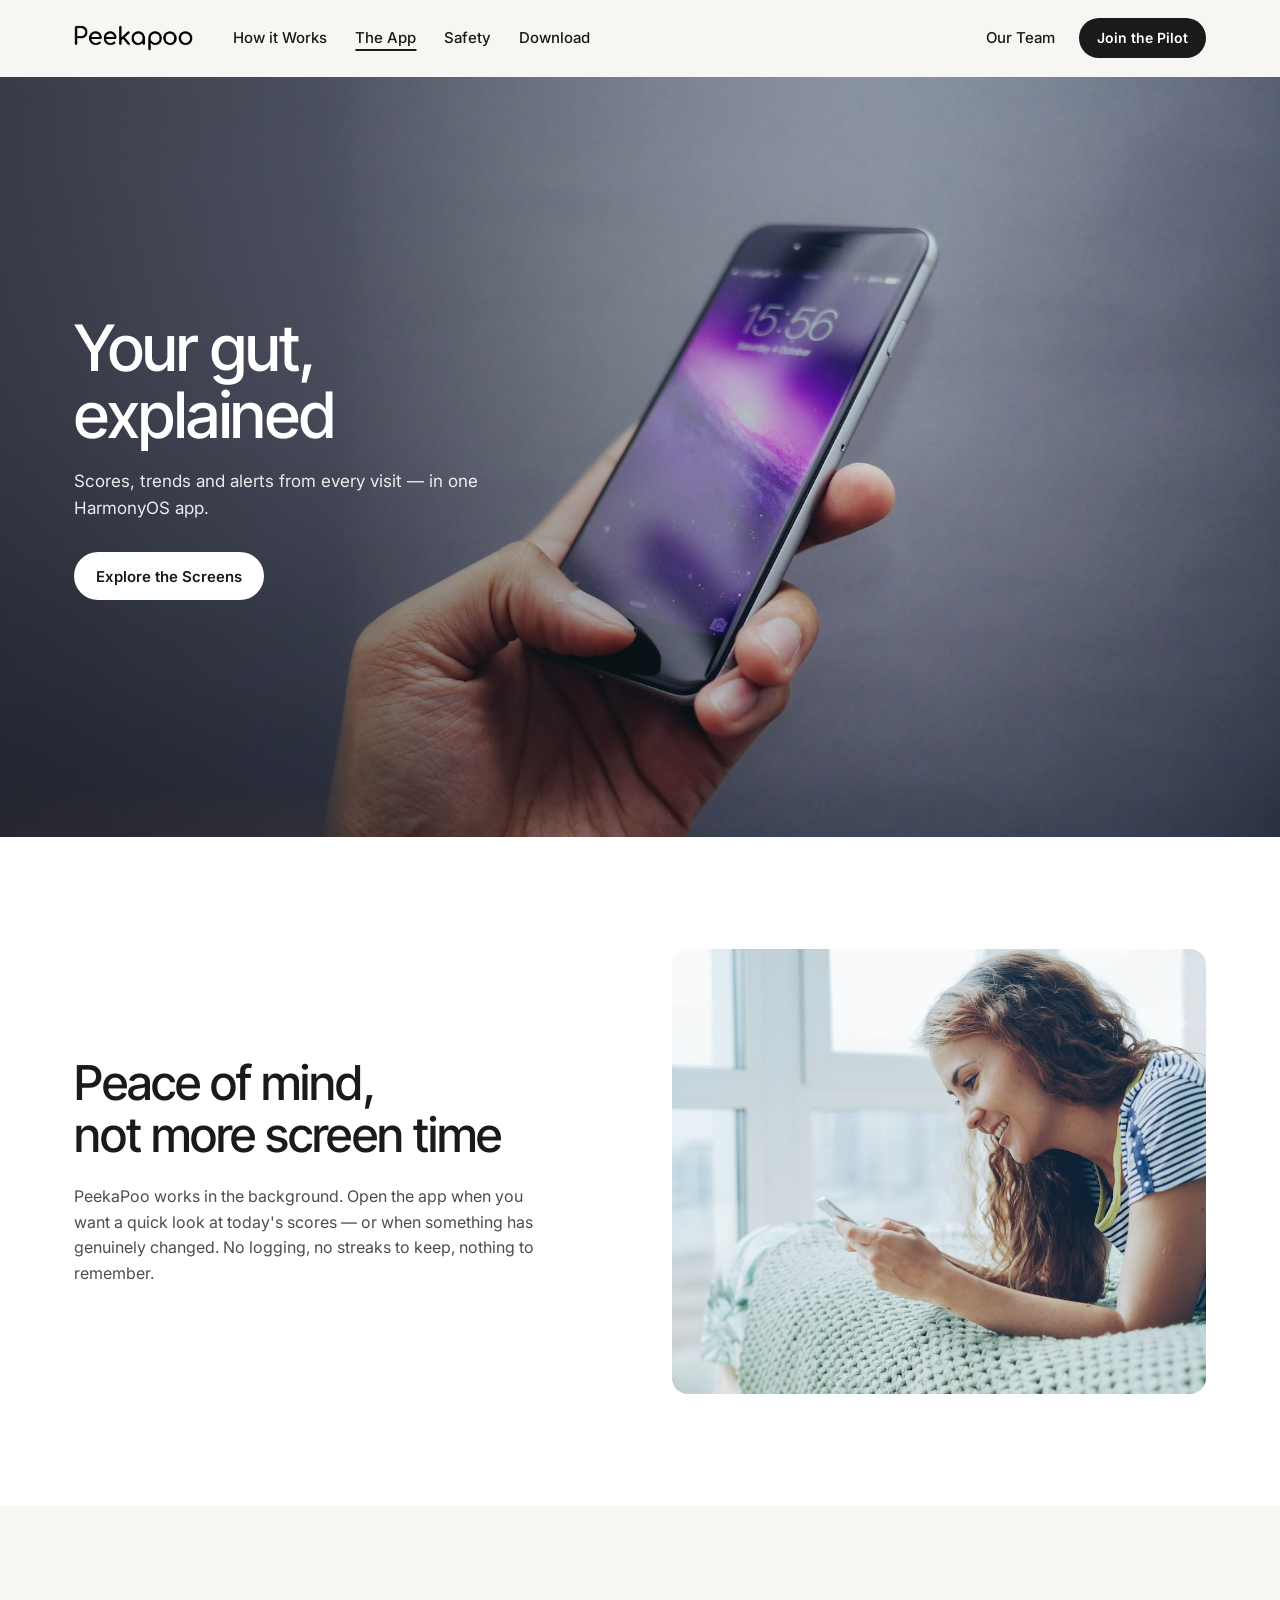
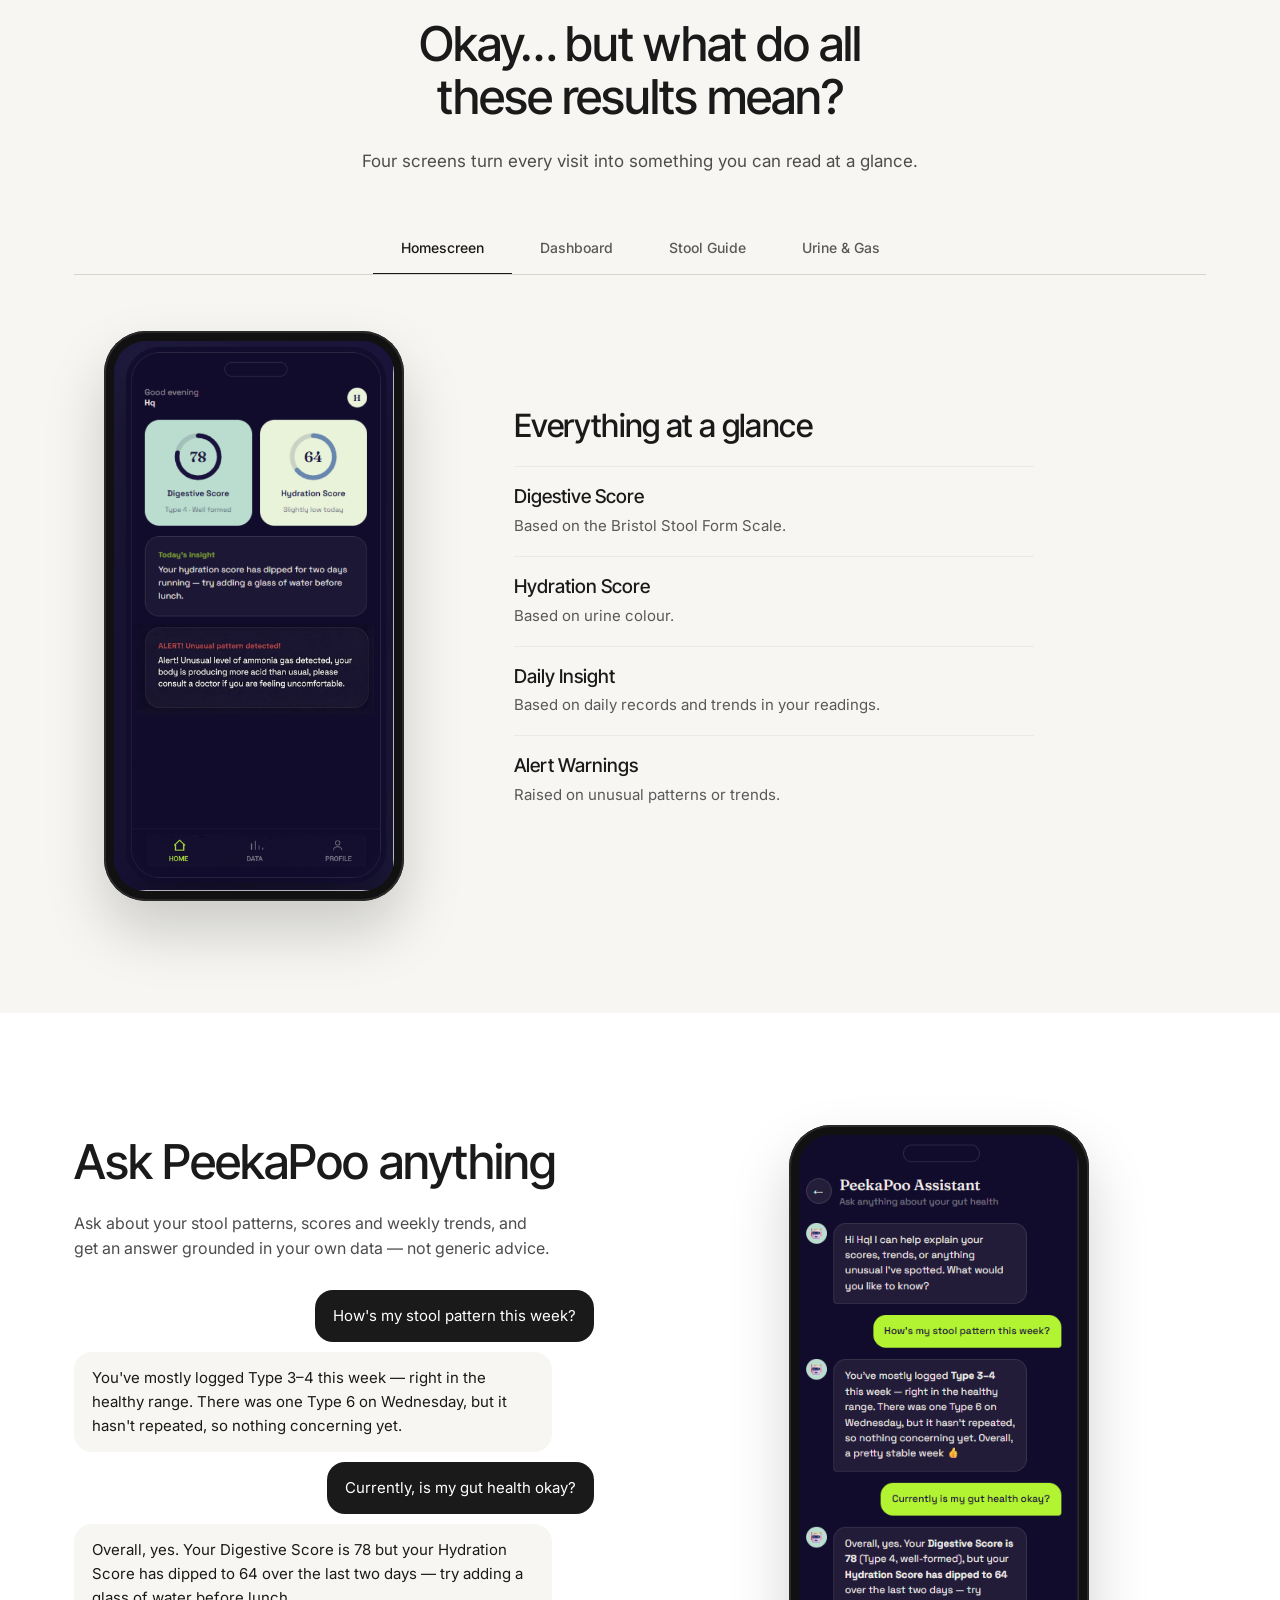
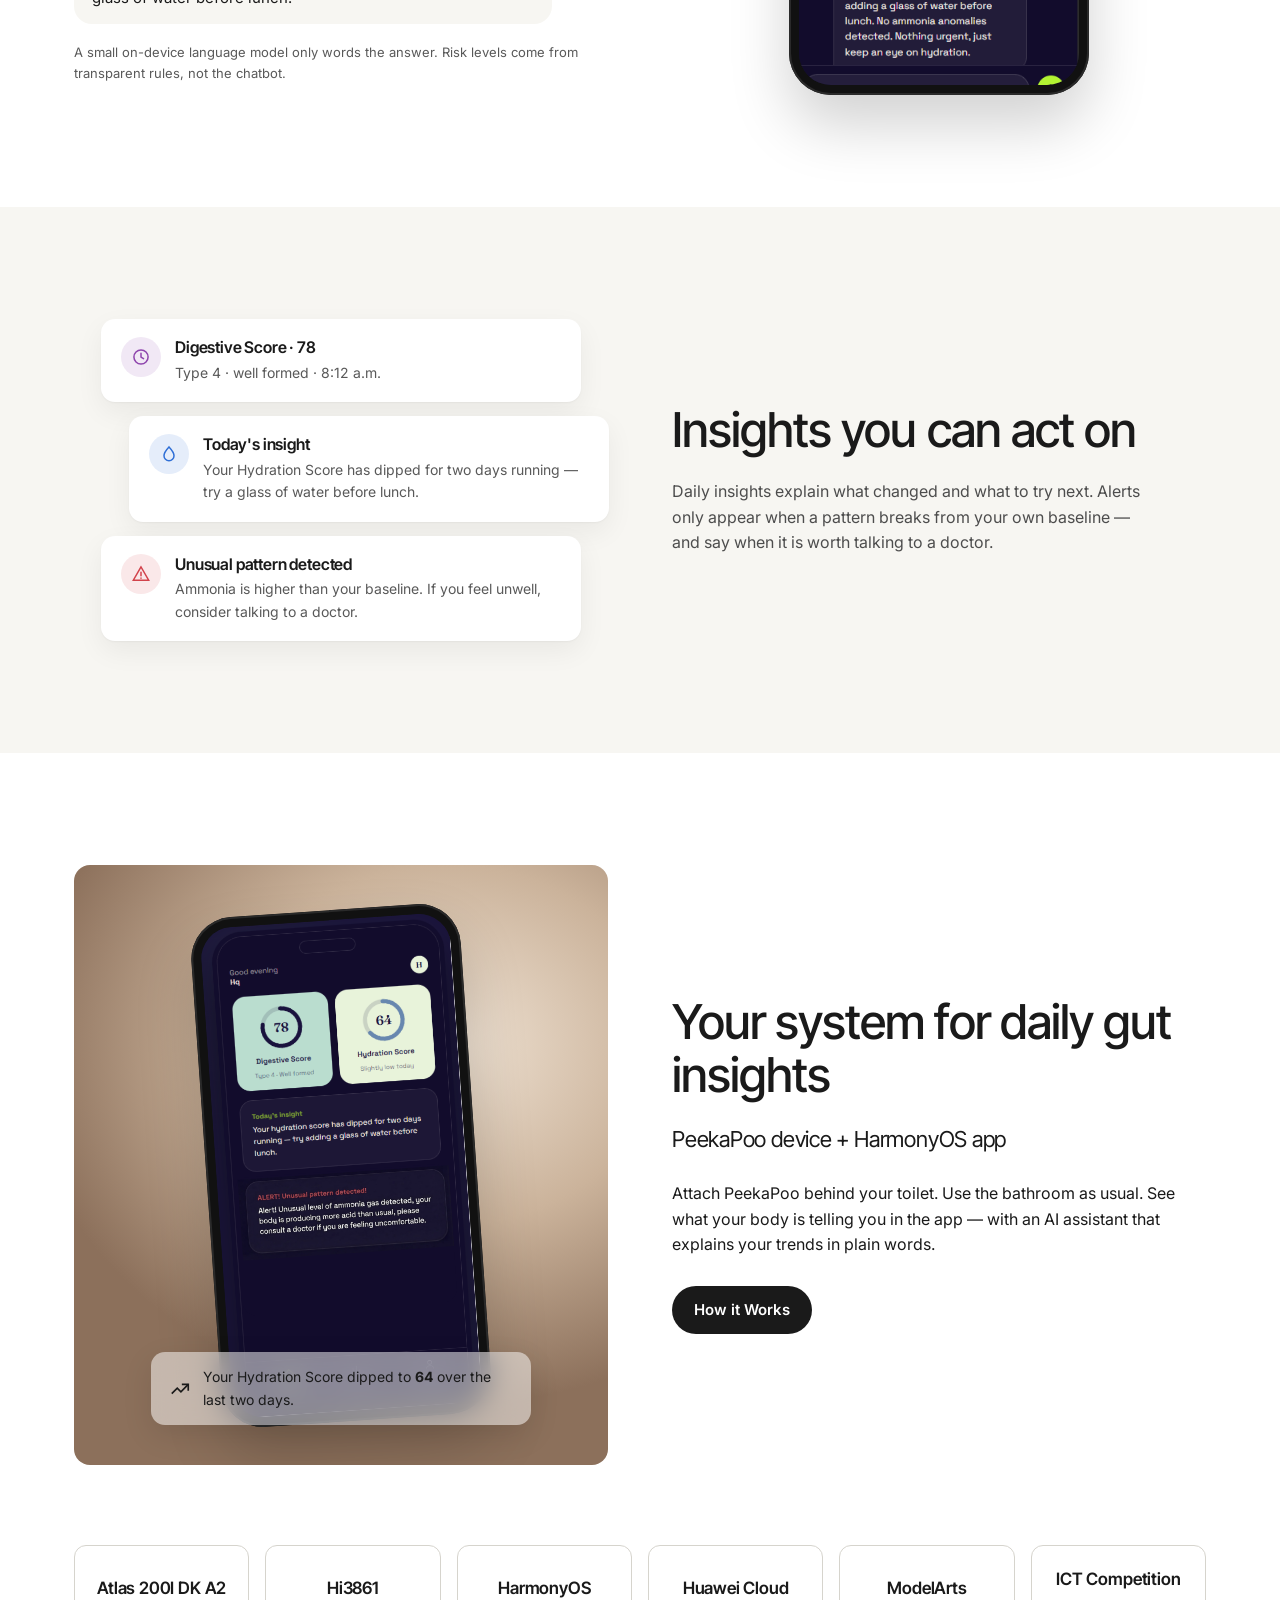
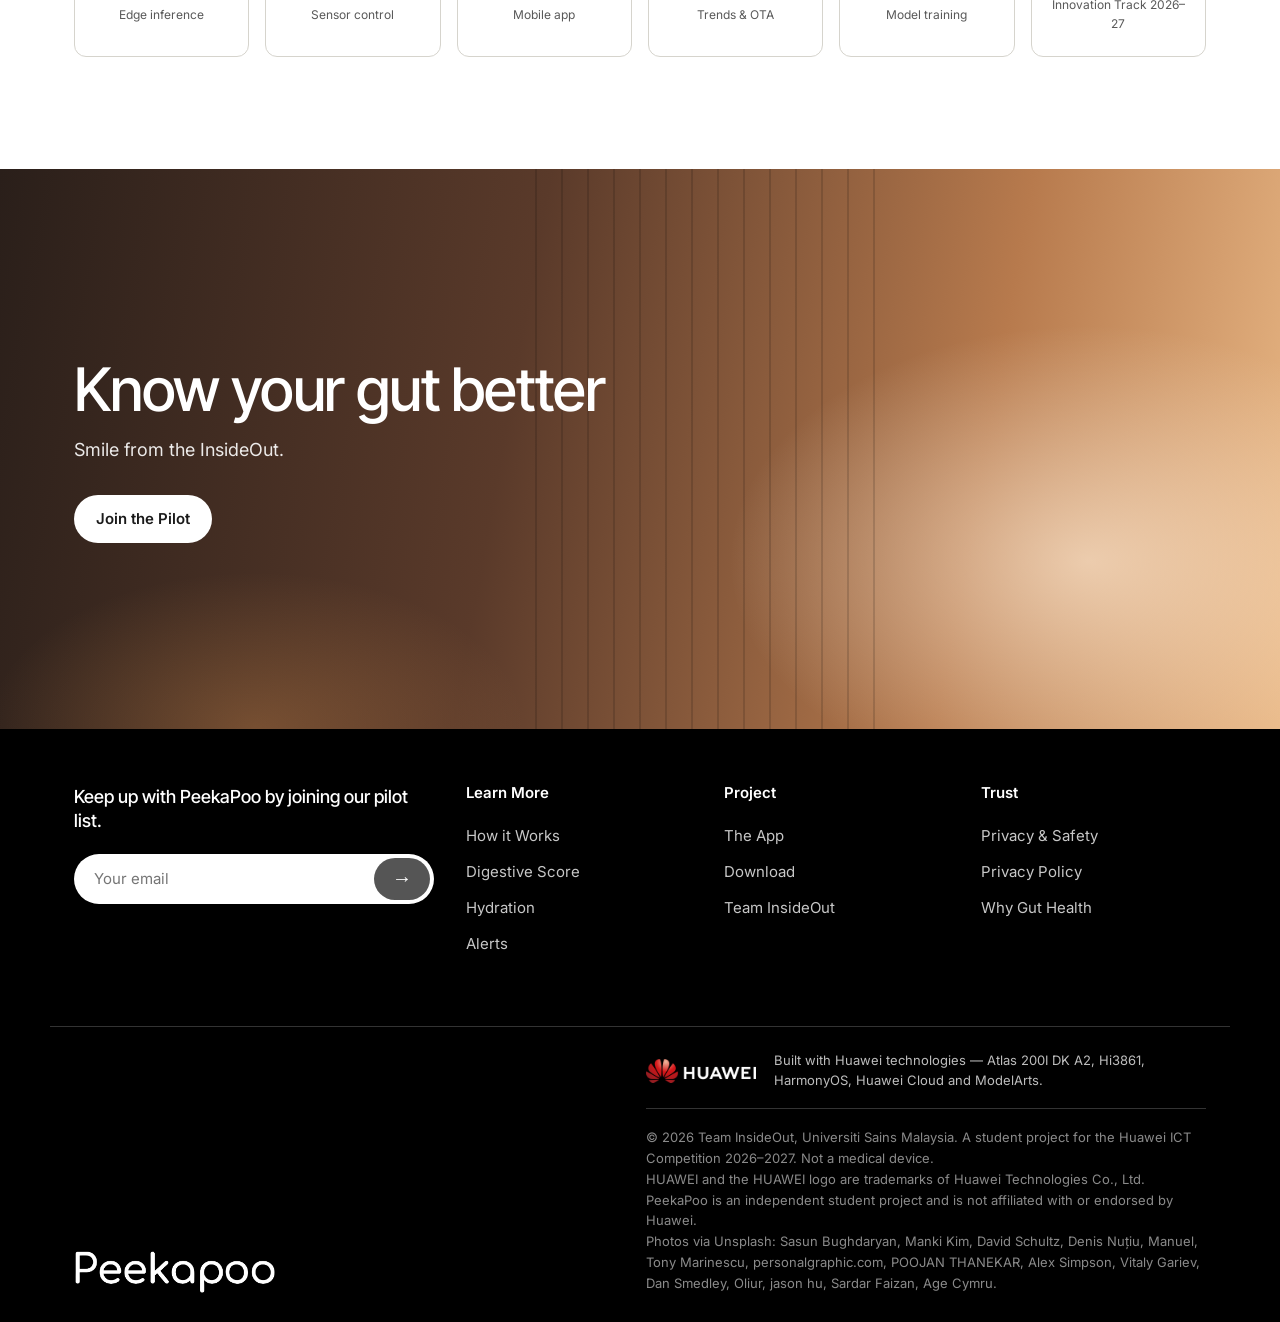
==== commit 769357e7: "Publish privacy policy (contact: newtyang@student.usm.my); footer link on every page Co-Authored-By:" ====
--- a/app.html
+++ b/app.html
@@ -22,7 +22,7 @@
   <link rel="preconnect" href="https://fonts.googleapis.com">
   <link rel="preconnect" href="https://fonts.gstatic.com" crossorigin>
   <link href="https://fonts.googleapis.com/css2?family=Inter+Tight:wght@400;500;600&family=Inter:wght@400;500;600&display=swap" rel="stylesheet">
-  <link rel="stylesheet" href="styles.css?v=dc4a9ef2">
+  <link rel="stylesheet" href="styles.css?v=f91bfc41">
   <script>document.documentElement.classList.add("js")</script>
 </head>
 <body>
@@ -251,7 +251,7 @@
     </div>
     <div>
       <h4>Trust</h4>
-      <a href="safety.html">Privacy &amp; Safety</a><a href="index.html#why">Why Gut Health</a>
+      <a href="safety.html">Privacy &amp; Safety</a><a href="privacy.html">Privacy Policy</a><a href="index.html#why">Why Gut Health</a>
     </div>
   </div>
   <div class="container footer__bottom">
--- a/styles.css
+++ b/styles.css
@@ -524,3 +524,18 @@
   .get-card__alt { margin-top: 12px; }
   .get-card { padding: 26px 20px; }
 }
+.get-variant { margin-top: 20px; padding-top: 20px; border-top: 1px solid var(--line); }
+.get-variant h4 { font-size: 16px; font-weight: 600; margin-bottom: 4px; }
+.get-variant .get-steps { margin-top: 12px; }
+.get-variant .btn { margin-top: 4px; }
+.get-variant__text { margin: 8px 0 16px; font-size: 15px; color: var(--ink-2); }
+
+/* ---------- Legal pages ---------- */
+.legal__body { max-width: 760px; }
+.legal__body h1 { margin-bottom: 8px; }
+.legal__body h2 { margin: 48px 0 14px; }
+.legal__body p, .legal__body li { color: var(--ink-2); font-size: 16px; }
+.legal__body p + p { margin-top: 12px; }
+.legal__body ul { margin: 0 0 12px; padding-left: 20px; }
+.legal__body li { margin: 8px 0; }
+.legal__body a { text-underline-offset: 3px; }
